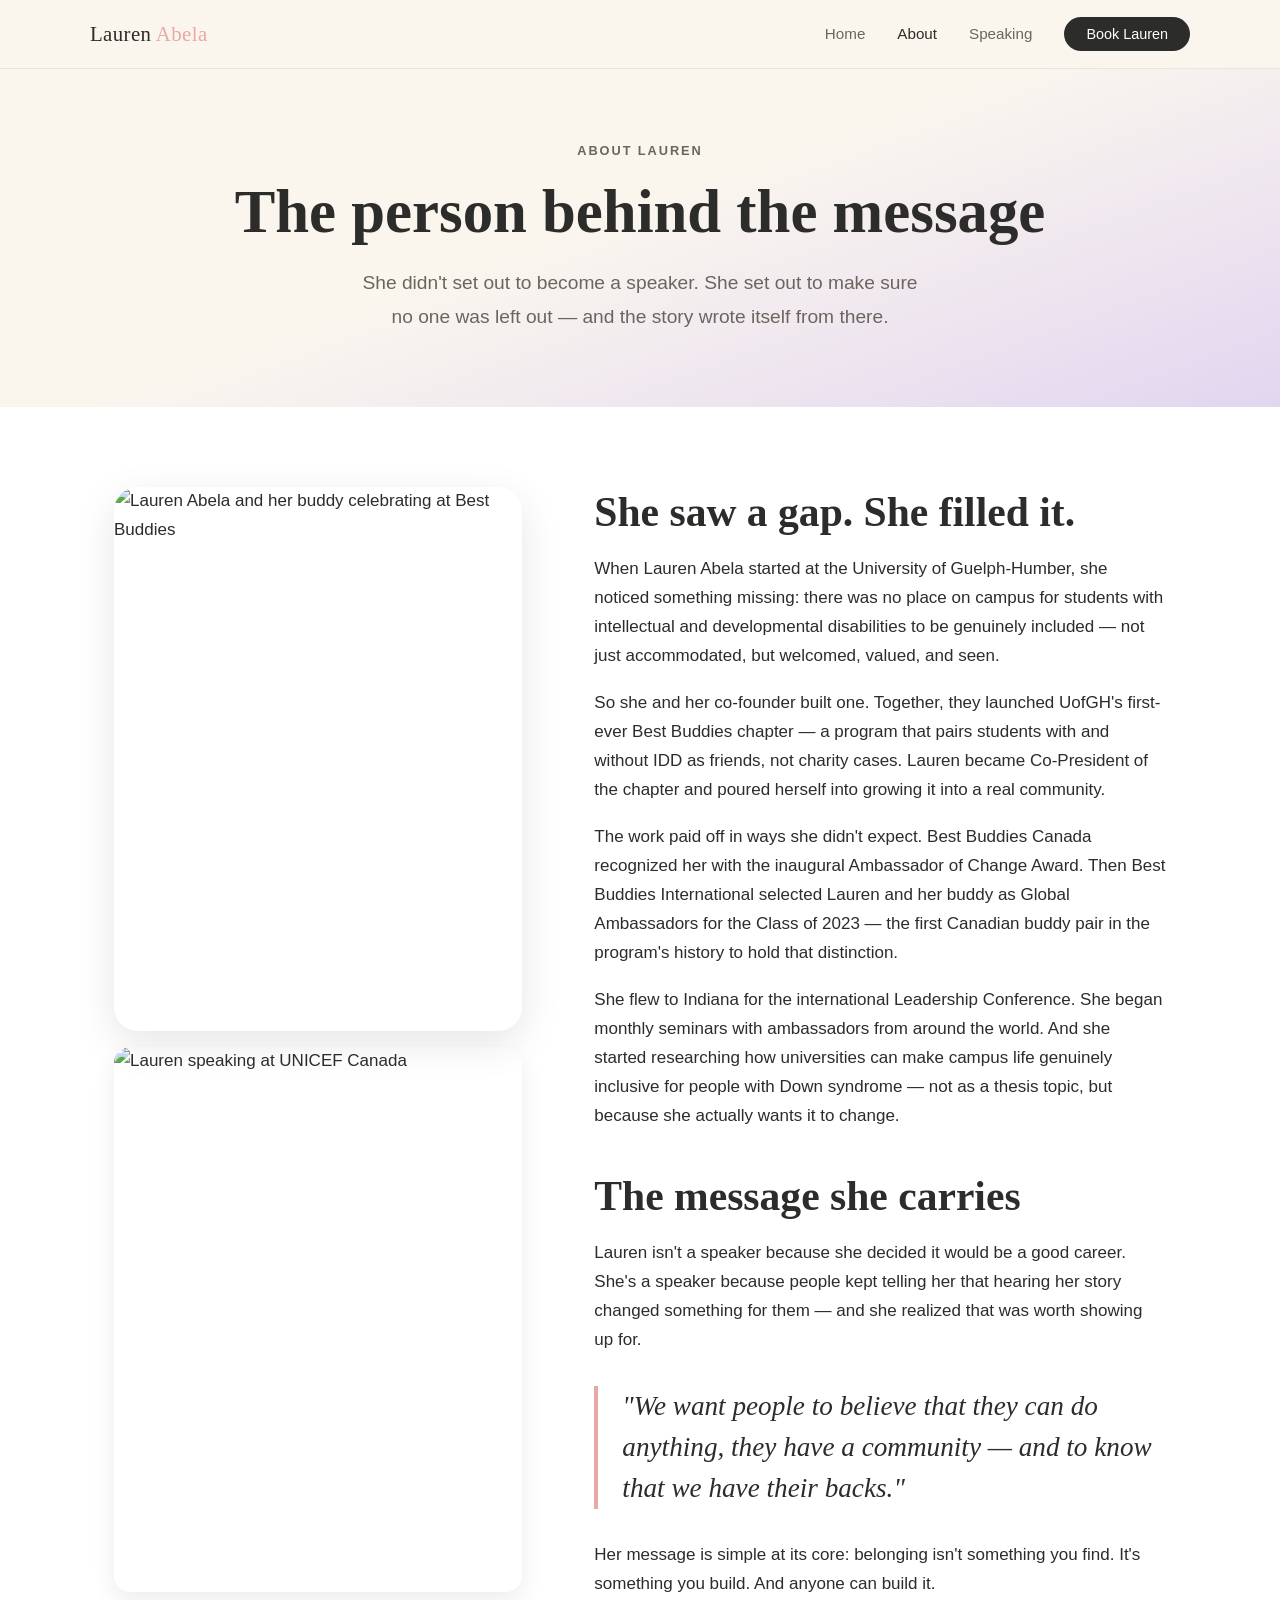
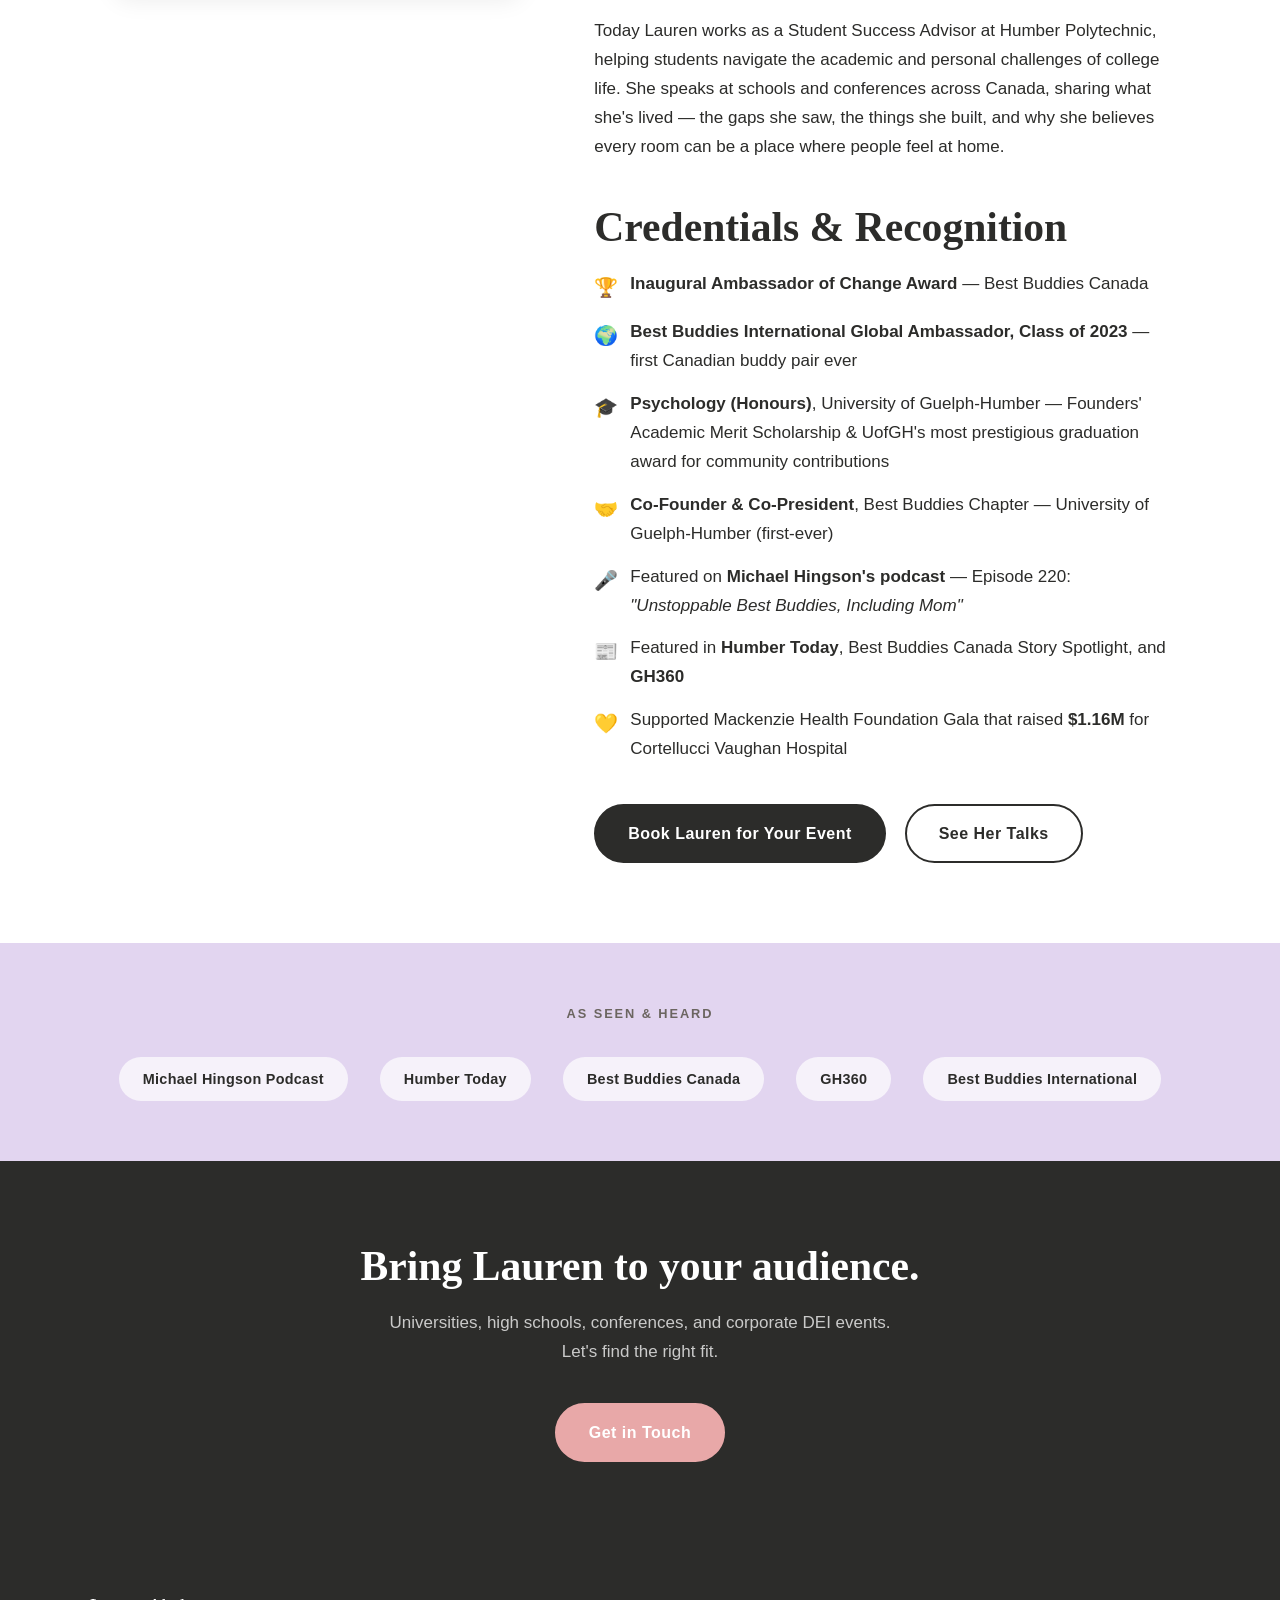
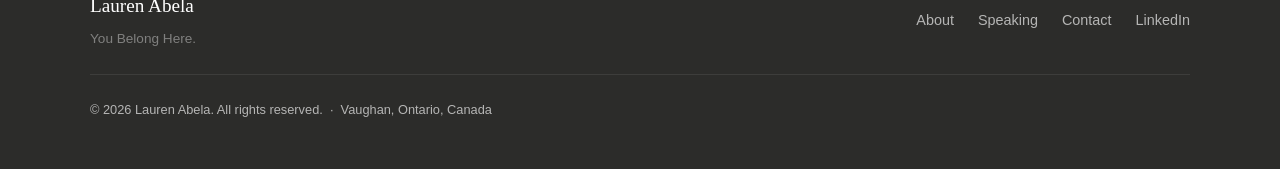
==== about.html @ 12f3892b "Launch: full site with photos" ====
<!DOCTYPE html>
<html lang="en">
<head>
  <meta charset="UTF-8" />
  <meta name="viewport" content="width=device-width, initial-scale=1.0" />
  <title>About Lauren Abela — Speaker &amp; Inclusion Advocate</title>
  <meta name="description" content="Learn about Lauren Abela — psychology graduate, Best Buddies International Global Ambassador, and speaker helping people discover the power of belonging." />
  <link rel="stylesheet" href="css/style.css" />
</head>
<body>

  <!-- Navigation -->
  <nav class="site-nav">
    <div class="nav-inner">
      <a href="index.html" class="nav-logo">Lauren <span>Abela</span></a>
      <button class="nav-toggle" onclick="document.querySelector('.nav-links').classList.toggle('open')" aria-label="Menu">
        <span></span><span></span><span></span>
      </button>
      <ul class="nav-links">
        <li><a href="index.html">Home</a></li>
        <li><a href="about.html" class="active">About</a></li>
        <li><a href="speaking.html">Speaking</a></li>
        <li class="nav-cta"><a href="contact.html">Book Lauren</a></li>
      </ul>
    </div>
  </nav>

  <!-- Page Hero -->
  <div class="page-hero">
    <p class="section-label">About Lauren</p>
    <h1>The person behind the message</h1>
    <p class="lead">She didn't set out to become a speaker. She set out to make sure no one was left out — and the story wrote itself from there.</p>
  </div>

  <!-- About Story -->
  <section class="about-story">
    <div class="container">
      <div class="about-inner">

        <!-- Photo -->
        <div class="about-photo-wrap">
          <img src="images/lauren-buddy-arms.jpg" alt="Lauren Abela and her buddy celebrating at Best Buddies" class="about-photo" />
          <div style="margin-top: 16px;">
            <img src="images/lauren-unicef-smile.jpg" alt="Lauren speaking at UNICEF Canada" class="about-photo" style="border-radius: 16px; box-shadow: 0 8px 24px rgba(0,0,0,0.08);" />
          </div>
        </div>

        <!-- Content -->
        <div class="about-content">
          <h2>She saw a gap. She filled it.</h2>
          <p>
            When Lauren Abela started at the University of Guelph-Humber, she noticed something missing: there was no place on campus for students with intellectual and developmental disabilities to be genuinely included — not just accommodated, but welcomed, valued, and seen.
          </p>
          <p>
            So she and her co-founder built one. Together, they launched UofGH's first-ever Best Buddies chapter — a program that pairs students with and without IDD as friends, not charity cases. Lauren became Co-President of the chapter and poured herself into growing it into a real community.
          </p>
          <p>
            The work paid off in ways she didn't expect. Best Buddies Canada recognized her with the inaugural Ambassador of Change Award. Then Best Buddies International selected Lauren and her buddy as Global Ambassadors for the Class of 2023 — the first Canadian buddy pair in the program's history to hold that distinction.
          </p>
          <p>
            She flew to Indiana for the international Leadership Conference. She began monthly seminars with ambassadors from around the world. And she started researching how universities can make campus life genuinely inclusive for people with Down syndrome — not as a thesis topic, but because she actually wants it to change.
          </p>

          <h2>The message she carries</h2>
          <p>
            Lauren isn't a speaker because she decided it would be a good career. She's a speaker because people kept telling her that hearing her story changed something for them — and she realized that was worth showing up for.
          </p>
          <blockquote class="story-quote">
            "We want people to believe that they can do anything, they have a community — and to know that we have their backs."
          </blockquote>
          <p>
            Her message is simple at its core: belonging isn't something you find. It's something you build. And anyone can build it.
          </p>
          <p>
            Today Lauren works as a Student Success Advisor at Humber Polytechnic, helping students navigate the academic and personal challenges of college life. She speaks at schools and conferences across Canada, sharing what she's lived — the gaps she saw, the things she built, and why she believes every room can be a place where people feel at home.
          </p>

          <h2>Credentials &amp; Recognition</h2>
          <ul class="awards-list">
            <li>
              <span class="award-icon">🏆</span>
              <span><strong>Inaugural Ambassador of Change Award</strong> — Best Buddies Canada</span>
            </li>
            <li>
              <span class="award-icon">🌍</span>
              <span><strong>Best Buddies International Global Ambassador, Class of 2023</strong> — first Canadian buddy pair ever</span>
            </li>
            <li>
              <span class="award-icon">🎓</span>
              <span><strong>Psychology (Honours)</strong>, University of Guelph-Humber — Founders' Academic Merit Scholarship &amp; UofGH's most prestigious graduation award for community contributions</span>
            </li>
            <li>
              <span class="award-icon">🤝</span>
              <span><strong>Co-Founder &amp; Co-President</strong>, Best Buddies Chapter — University of Guelph-Humber (first-ever)</span>
            </li>
            <li>
              <span class="award-icon">🎤</span>
              <span>Featured on <strong>Michael Hingson's podcast</strong> — Episode 220: <em>"Unstoppable Best Buddies, Including Mom"</em></span>
            </li>
            <li>
              <span class="award-icon">📰</span>
              <span>Featured in <strong>Humber Today</strong>, Best Buddies Canada Story Spotlight, and <strong>GH360</strong></span>
            </li>
            <li>
              <span class="award-icon">💛</span>
              <span>Supported Mackenzie Health Foundation Gala that raised <strong>$1.16M</strong> for Cortellucci Vaughan Hospital</span>
            </li>
          </ul>

          <div class="mt-40">
            <a href="contact.html" class="btn btn-primary">Book Lauren for Your Event</a>
            &nbsp;&nbsp;
            <a href="speaking.html" class="btn btn-outline">See Her Talks</a>
          </div>
        </div>

      </div>
    </div>
  </section>

  <!-- Social Proof Bar -->
  <div class="social-proof">
    <p class="proof-label">As seen &amp; heard</p>
    <div class="media-logos">
      <span class="media-badge">Michael Hingson Podcast</span>
      <span class="media-badge">Humber Today</span>
      <span class="media-badge">Best Buddies Canada</span>
      <span class="media-badge">GH360</span>
      <span class="media-badge">Best Buddies International</span>
    </div>
  </div>

  <!-- Booking CTA -->
  <section class="booking-cta">
    <div class="container text-center">
      <h2>Bring Lauren to your audience.</h2>
      <p>Universities, high schools, conferences, and corporate DEI events. Let's find the right fit.</p>
      <a href="contact.html" class="btn btn-blush">Get in Touch</a>
    </div>
  </section>

  <!-- Footer -->
  <footer class="site-footer">
    <div class="footer-inner">
      <div>
        <div class="footer-logo">Lauren Abela</div>
        <div class="footer-tagline">You Belong Here.</div>
      </div>
      <ul class="footer-links">
        <li><a href="about.html">About</a></li>
        <li><a href="speaking.html">Speaking</a></li>
        <li><a href="contact.html">Contact</a></li>
        <li><a href="https://www.linkedin.com/in/lauren-abela/" target="_blank" rel="noopener">LinkedIn</a></li>
      </ul>
    </div>
    <div class="footer-inner footer-copy">
      &copy; 2026 Lauren Abela. All rights reserved. &nbsp;·&nbsp; Vaughan, Ontario, Canada
    </div>
  </footer>

</body>
</html>
---- css/style.css ----
/* ============================================
   Lauren Abela — laurenabela.com
   Brand: Warm, pastel, inclusive, joyful
   Palette: Blush pink, soft lavender, warm cream, sage green
   ============================================ */

/* --- Reset & Base --- */
*, *::before, *::after {
  box-sizing: border-box;
  margin: 0;
  padding: 0;
}

:root {
  --cream:      #FAF6EE;
  --blush:      #F4CCCC;
  --blush-dark: #E8A8A8;
  --lavender:   #E2D5F0;
  --lavender-dark: #C4ADDF;
  --sage:       #C5D9C5;
  --sage-dark:  #99BB99;
  --charcoal:   #2C2C2A;
  --warm-grey:  #6B6560;
  --white:      #FFFFFF;

  --font-serif: Georgia, 'Times New Roman', serif;
  --font-sans:  'Helvetica Neue', Arial, sans-serif;

  --max-width: 1100px;
  --section-padding: 80px 24px;
}

html {
  scroll-behavior: smooth;
}

body {
  font-family: var(--font-sans);
  color: var(--charcoal);
  background-color: var(--cream);
  line-height: 1.7;
  font-size: 17px;
}

img {
  max-width: 100%;
  display: block;
}

a {
  color: inherit;
  text-decoration: none;
}

/* --- Typography --- */
h1, h2, h3, h4 {
  font-family: var(--font-serif);
  line-height: 1.25;
  color: var(--charcoal);
}

h1 { font-size: clamp(2.4rem, 5vw, 3.8rem); }
h2 { font-size: clamp(1.8rem, 3.5vw, 2.6rem); }
h3 { font-size: clamp(1.2rem, 2.5vw, 1.6rem); }

p { margin-bottom: 1.1em; }
p:last-child { margin-bottom: 0; }

.lead {
  font-size: 1.2rem;
  color: var(--warm-grey);
  line-height: 1.8;
}

/* --- Layout --- */
.container {
  max-width: var(--max-width);
  margin: 0 auto;
  padding: 0 24px;
}

section {
  padding: var(--section-padding);
}

.text-center { text-align: center; }
.section-label {
  font-family: var(--font-sans);
  font-size: 0.8rem;
  font-weight: 700;
  letter-spacing: 0.15em;
  text-transform: uppercase;
  color: var(--warm-grey);
  margin-bottom: 12px;
}

/* --- Buttons --- */
.btn {
  display: inline-block;
  padding: 14px 32px;
  border-radius: 50px;
  font-weight: 700;
  font-size: 1rem;
  letter-spacing: 0.03em;
  transition: all 0.25s ease;
  cursor: pointer;
  border: 2px solid transparent;
}

.btn-primary {
  background-color: var(--charcoal);
  color: var(--white);
  border-color: var(--charcoal);
}

.btn-primary:hover {
  background-color: var(--warm-grey);
  border-color: var(--warm-grey);
  transform: translateY(-2px);
}

.btn-outline {
  background-color: transparent;
  color: var(--charcoal);
  border-color: var(--charcoal);
}

.btn-outline:hover {
  background-color: var(--charcoal);
  color: var(--white);
  transform: translateY(-2px);
}

.btn-blush {
  background-color: var(--blush-dark);
  color: var(--white);
  border-color: var(--blush-dark);
}

.btn-blush:hover {
  background-color: #d08888;
  border-color: #d08888;
  transform: translateY(-2px);
}

/* --- Navigation --- */
.site-nav {
  position: fixed;
  top: 0;
  left: 0;
  right: 0;
  z-index: 100;
  background-color: rgba(250, 246, 238, 0.95);
  backdrop-filter: blur(8px);
  border-bottom: 1px solid rgba(0,0,0,0.07);
  padding: 0 24px;
}

.nav-inner {
  max-width: var(--max-width);
  margin: 0 auto;
  display: flex;
  align-items: center;
  justify-content: space-between;
  height: 68px;
}

.nav-logo {
  font-family: var(--font-serif);
  font-size: 1.3rem;
  font-weight: normal;
  color: var(--charcoal);
  letter-spacing: 0.02em;
}

.nav-logo span {
  color: var(--blush-dark);
}

.nav-links {
  display: flex;
  align-items: center;
  gap: 32px;
  list-style: none;
}

.nav-links a {
  font-size: 0.95rem;
  font-weight: 500;
  color: var(--warm-grey);
  transition: color 0.2s;
}

.nav-links a:hover,
.nav-links a.active {
  color: var(--charcoal);
}

.nav-links .nav-cta a {
  background-color: var(--charcoal);
  color: var(--white);
  padding: 9px 22px;
  border-radius: 50px;
  font-size: 0.9rem;
}

.nav-links .nav-cta a:hover {
  background-color: var(--warm-grey);
  color: var(--white);
}

/* Mobile nav */
.nav-toggle {
  display: none;
  flex-direction: column;
  gap: 5px;
  cursor: pointer;
  background: none;
  border: none;
  padding: 4px;
}

.nav-toggle span {
  display: block;
  width: 24px;
  height: 2px;
  background-color: var(--charcoal);
  transition: all 0.3s;
}

@media (max-width: 680px) {
  .nav-toggle { display: flex; }
  .nav-links {
    display: none;
    position: absolute;
    top: 68px;
    left: 0;
    right: 0;
    background-color: var(--cream);
    flex-direction: column;
    padding: 20px 24px 24px;
    gap: 20px;
    border-bottom: 1px solid rgba(0,0,0,0.07);
  }
  .nav-links.open { display: flex; }
}

/* --- Hero Section --- */
.hero {
  padding-top: 140px;
  padding-bottom: 80px;
  background: linear-gradient(160deg, var(--cream) 55%, var(--lavender) 100%);
  min-height: 90vh;
  display: flex;
  align-items: center;
}

.hero-inner {
  display: grid;
  grid-template-columns: 1fr 1fr;
  gap: 60px;
  align-items: center;
  max-width: var(--max-width);
  margin: 0 auto;
  padding: 0 24px;
}

.hero-text .section-label {
  margin-bottom: 16px;
}

.hero-tagline {
  font-family: var(--font-serif);
  font-size: clamp(3rem, 6vw, 5rem);
  line-height: 1.1;
  color: var(--charcoal);
  margin-bottom: 24px;
}

.hero-tagline em {
  font-style: italic;
  color: var(--blush-dark);
}

.hero-bio {
  font-size: 1.1rem;
  color: var(--warm-grey);
  line-height: 1.75;
  margin-bottom: 36px;
  max-width: 480px;
}

.hero-actions {
  display: flex;
  gap: 16px;
  flex-wrap: wrap;
  align-items: center;
}

.hero-photo-wrap {
  position: relative;
  display: flex;
  justify-content: center;
  align-items: center;
}

.hero-photo-bg {
  position: absolute;
  width: 85%;
  height: 85%;
  background-color: var(--blush);
  border-radius: 60% 40% 55% 45% / 50% 60% 40% 50%;
  z-index: 0;
}

.hero-photo {
  position: relative;
  z-index: 1;
  width: 85%;
  border-radius: 50% 50% 50% 50% / 45% 45% 55% 55%;
  object-fit: cover;
  aspect-ratio: 4/5;
  box-shadow: 0 20px 60px rgba(0,0,0,0.12);
}

.hero-motif {
  position: absolute;
  font-size: 2rem;
  z-index: 2;
  opacity: 0.7;
}

.hero-motif-1 { top: 5%; right: 5%; }
.hero-motif-2 { bottom: 10%; left: 2%; }

/* Placeholder when no photo */
.hero-photo-placeholder {
  position: relative;
  z-index: 1;
  width: 85%;
  aspect-ratio: 4/5;
  background: linear-gradient(135deg, var(--blush) 0%, var(--lavender) 100%);
  border-radius: 50% 50% 50% 50% / 45% 45% 55% 55%;
  display: flex;
  flex-direction: column;
  align-items: center;
  justify-content: center;
  box-shadow: 0 20px 60px rgba(0,0,0,0.08);
}

.hero-photo-placeholder .initial {
  font-family: var(--font-serif);
  font-size: 6rem;
  color: rgba(255,255,255,0.8);
  line-height: 1;
}

.hero-photo-placeholder .name-text {
  font-family: var(--font-serif);
  font-size: 1rem;
  color: rgba(255,255,255,0.7);
  margin-top: 8px;
  letter-spacing: 0.1em;
}

@media (max-width: 768px) {
  .hero-inner {
    grid-template-columns: 1fr;
    gap: 40px;
    text-align: center;
  }
  .hero-photo-wrap { order: -1; }
  .hero-bio { margin-left: auto; margin-right: auto; }
  .hero-actions { justify-content: center; }
}

/* --- Topics Section --- */
.topics {
  background-color: var(--white);
}

.topics-grid {
  display: grid;
  grid-template-columns: repeat(auto-fit, minmax(240px, 1fr));
  gap: 28px;
  margin-top: 48px;
}

.topic-card {
  background-color: var(--cream);
  border-radius: 20px;
  padding: 36px 28px;
  transition: transform 0.25s ease, box-shadow 0.25s ease;
}

.topic-card:hover {
  transform: translateY(-6px);
  box-shadow: 0 16px 40px rgba(0,0,0,0.08);
}

.topic-icon {
  font-size: 2.2rem;
  margin-bottom: 16px;
  display: block;
}

.topic-card h3 {
  font-size: 1.2rem;
  margin-bottom: 12px;
  color: var(--charcoal);
}

.topic-card p {
  font-size: 0.95rem;
  color: var(--warm-grey);
  line-height: 1.65;
  margin-bottom: 0;
}

/* --- Story Section --- */
.story {
  background: linear-gradient(160deg, var(--sage) 0%, var(--cream) 60%);
}

.story-inner {
  display: grid;
  grid-template-columns: 1fr 1fr;
  gap: 72px;
  align-items: center;
}

.story-quote {
  font-family: var(--font-serif);
  font-size: clamp(1.3rem, 2.5vw, 1.7rem);
  font-style: italic;
  color: var(--charcoal);
  line-height: 1.5;
  border-left: 4px solid var(--blush-dark);
  padding-left: 24px;
  margin: 32px 0;
}

.story-credentials {
  margin-top: 32px;
  display: flex;
  flex-direction: column;
  gap: 12px;
}

.credential-item {
  display: flex;
  align-items: flex-start;
  gap: 12px;
  font-size: 0.95rem;
}

.credential-dot {
  width: 8px;
  height: 8px;
  background-color: var(--blush-dark);
  border-radius: 50%;
  flex-shrink: 0;
  margin-top: 8px;
}

.story-stats {
  display: grid;
  grid-template-columns: 1fr 1fr;
  gap: 24px;
}

.stat-box {
  background-color: var(--white);
  border-radius: 20px;
  padding: 32px 24px;
  text-align: center;
  box-shadow: 0 4px 20px rgba(0,0,0,0.05);
}

.stat-number {
  font-family: var(--font-serif);
  font-size: 2.8rem;
  color: var(--charcoal);
  line-height: 1;
  margin-bottom: 8px;
}

.stat-label {
  font-size: 0.85rem;
  color: var(--warm-grey);
  line-height: 1.4;
}

@media (max-width: 768px) {
  .story-inner {
    grid-template-columns: 1fr;
    gap: 40px;
  }
  .story-stats {
    grid-template-columns: 1fr 1fr;
  }
}

/* --- Media/Social Proof --- */
.social-proof {
  background-color: var(--lavender);
  text-align: center;
  padding: 60px 24px;
}

.proof-label {
  font-size: 0.8rem;
  font-weight: 700;
  letter-spacing: 0.15em;
  text-transform: uppercase;
  color: var(--warm-grey);
  margin-bottom: 32px;
}

.media-logos {
  display: flex;
  flex-wrap: wrap;
  justify-content: center;
  align-items: center;
  gap: 16px 32px;
}

.media-badge {
  background-color: rgba(255,255,255,0.7);
  border-radius: 50px;
  padding: 10px 24px;
  font-size: 0.9rem;
  font-weight: 600;
  color: var(--charcoal);
  letter-spacing: 0.02em;
}

/* --- Testimonials --- */
.testimonials {
  background-color: var(--white);
}

.testimonials-grid {
  display: grid;
  grid-template-columns: repeat(auto-fit, minmax(280px, 1fr));
  gap: 28px;
  margin-top: 48px;
}

.testimonial-card {
  background-color: var(--cream);
  border-radius: 20px;
  padding: 32px;
}

.testimonial-text {
  font-family: var(--font-serif);
  font-style: italic;
  font-size: 1.05rem;
  line-height: 1.65;
  color: var(--charcoal);
  margin-bottom: 20px;
}

.testimonial-text::before { content: '\201C'; }
.testimonial-text::after  { content: '\201D'; }

.testimonial-author {
  font-size: 0.9rem;
  font-weight: 700;
  color: var(--warm-grey);
}

.testimonial-role {
  font-size: 0.85rem;
  color: var(--warm-grey);
  font-weight: 400;
}

/* --- Booking CTA Banner --- */
.booking-cta {
  background-color: var(--charcoal);
  color: var(--white);
  text-align: center;
  padding: 80px 24px;
}

.booking-cta h2 {
  color: var(--white);
  margin-bottom: 16px;
}

.booking-cta p {
  color: rgba(255,255,255,0.75);
  max-width: 520px;
  margin: 0 auto 36px;
}

.booking-cta .btn-blush {
  background-color: var(--blush-dark);
  border-color: var(--blush-dark);
  color: var(--white);
}

/* --- Page Hero (inner pages) --- */
.page-hero {
  padding: 140px 24px 72px;
  background: linear-gradient(160deg, var(--cream) 50%, var(--lavender) 100%);
  text-align: center;
}

.page-hero h1 {
  margin-bottom: 16px;
}

.page-hero .lead {
  max-width: 560px;
  margin: 0 auto;
}

/* --- About Page --- */
.about-story {
  background-color: var(--white);
}

.about-inner {
  display: grid;
  grid-template-columns: 1fr 1.4fr;
  gap: 72px;
  align-items: start;
}

.about-photo-wrap {
  position: sticky;
  top: 100px;
}

.about-photo {
  width: 100%;
  border-radius: 24px;
  object-fit: cover;
  aspect-ratio: 3/4;
  box-shadow: 0 12px 40px rgba(0,0,0,0.1);
}

.about-photo-placeholder {
  width: 100%;
  aspect-ratio: 3/4;
  background: linear-gradient(135deg, var(--blush) 0%, var(--lavender) 100%);
  border-radius: 24px;
  display: flex;
  flex-direction: column;
  align-items: center;
  justify-content: center;
  box-shadow: 0 12px 40px rgba(0,0,0,0.08);
}

.about-content h2 {
  margin-top: 40px;
  margin-bottom: 16px;
}

.about-content h2:first-child {
  margin-top: 0;
}

.awards-list {
  list-style: none;
  margin-top: 16px;
  display: flex;
  flex-direction: column;
  gap: 14px;
}

.awards-list li {
  display: flex;
  align-items: flex-start;
  gap: 12px;
}

.award-icon {
  font-size: 1.2rem;
  flex-shrink: 0;
  margin-top: 2px;
}

@media (max-width: 768px) {
  .about-inner {
    grid-template-columns: 1fr;
    gap: 40px;
  }
  .about-photo-wrap { position: static; }
}

/* --- Speaking Page --- */
.talks-grid {
  display: grid;
  grid-template-columns: repeat(auto-fit, minmax(300px, 1fr));
  gap: 28px;
  margin-top: 48px;
}

.talk-card {
  background-color: var(--white);
  border-radius: 20px;
  padding: 36px 32px;
  border-top: 4px solid var(--blush-dark);
  box-shadow: 0 4px 20px rgba(0,0,0,0.05);
  transition: transform 0.25s ease;
}

.talk-card:hover {
  transform: translateY(-4px);
}

.talk-card:nth-child(2) { border-top-color: var(--lavender-dark); }
.talk-card:nth-child(3) { border-top-color: var(--sage-dark); }
.talk-card:nth-child(4) { border-top-color: var(--blush-dark); }

.talk-icon {
  font-size: 2rem;
  margin-bottom: 16px;
}

.talk-card h3 {
  margin-bottom: 12px;
}

.talk-card p {
  font-size: 0.95rem;
  color: var(--warm-grey);
  margin-bottom: 0;
}

.audiences {
  background-color: var(--lavender);
}

.audience-chips {
  display: flex;
  flex-wrap: wrap;
  gap: 12px;
  margin-top: 32px;
  justify-content: center;
}

.chip {
  background-color: var(--white);
  border-radius: 50px;
  padding: 10px 22px;
  font-size: 0.95rem;
  color: var(--charcoal);
  font-weight: 500;
}

/* --- Contact / Form Page --- */
.contact-section {
  background-color: var(--white);
}

.contact-inner {
  display: grid;
  grid-template-columns: 1fr 1.5fr;
  gap: 72px;
  align-items: start;
}

.contact-info h2 {
  margin-bottom: 16px;
}

.contact-info p {
  color: var(--warm-grey);
  margin-bottom: 28px;
}

.contact-detail {
  display: flex;
  align-items: center;
  gap: 12px;
  margin-bottom: 16px;
  font-size: 0.95rem;
  color: var(--warm-grey);
}

.contact-detail a {
  color: var(--charcoal);
  font-weight: 600;
  text-decoration: underline;
  text-underline-offset: 3px;
}

/* Form */
.booking-form {
  display: flex;
  flex-direction: column;
  gap: 20px;
}

.form-row {
  display: grid;
  grid-template-columns: 1fr 1fr;
  gap: 16px;
}

.form-group {
  display: flex;
  flex-direction: column;
  gap: 6px;
}

.form-group label {
  font-size: 0.9rem;
  font-weight: 600;
  color: var(--charcoal);
}

.form-group input,
.form-group select,
.form-group textarea {
  padding: 12px 16px;
  border: 1.5px solid #ddd;
  border-radius: 10px;
  font-size: 1rem;
  font-family: var(--font-sans);
  color: var(--charcoal);
  background-color: var(--cream);
  transition: border-color 0.2s;
  outline: none;
}

.form-group input:focus,
.form-group select:focus,
.form-group textarea:focus {
  border-color: var(--blush-dark);
}

.form-group textarea {
  resize: vertical;
  min-height: 130px;
}

.form-note {
  font-size: 0.85rem;
  color: var(--warm-grey);
  text-align: center;
}

@media (max-width: 768px) {
  .contact-inner {
    grid-template-columns: 1fr;
    gap: 40px;
  }
  .form-row {
    grid-template-columns: 1fr;
  }
}

/* --- Footer --- */
.site-footer {
  background-color: var(--charcoal);
  color: rgba(255,255,255,0.65);
  padding: 48px 24px;
}

.footer-inner {
  max-width: var(--max-width);
  margin: 0 auto;
  display: flex;
  justify-content: space-between;
  align-items: center;
  flex-wrap: wrap;
  gap: 20px;
}

.footer-logo {
  font-family: var(--font-serif);
  font-size: 1.2rem;
  color: var(--white);
}

.footer-tagline {
  font-size: 0.85rem;
  margin-top: 4px;
  color: rgba(255,255,255,0.4);
}

.footer-links {
  display: flex;
  gap: 24px;
  list-style: none;
}

.footer-links a {
  font-size: 0.9rem;
  color: rgba(255,255,255,0.65);
  transition: color 0.2s;
}

.footer-links a:hover {
  color: var(--white);
}

.footer-copy {
  font-size: 0.8rem;
  width: 100%;
  text-align: center;
  margin-top: 24px;
  padding-top: 24px;
  border-top: 1px solid rgba(255,255,255,0.08);
}

/* --- Speaking Photo Strip --- */
.speaking-strip {
  background-color: var(--charcoal);
  padding: 60px 0 0;
}

.speaking-strip .container {
  padding-bottom: 0;
}

.speaking-strip h2 {
  color: var(--white);
}

.speaking-strip .section-label {
  color: rgba(255,255,255,0.5);
}

.strip-grid {
  display: grid;
  grid-template-columns: 1fr 1.2fr 1fr 1.2fr;
  gap: 4px;
  margin-top: 40px;
  align-items: end;
}

.strip-item {
  position: relative;
  overflow: hidden;
  height: 320px;
}

.strip-item.strip-tall {
  height: 400px;
}

.strip-item img {
  width: 100%;
  height: 100%;
  object-fit: cover;
  object-position: top center;
  display: block;
  transition: transform 0.5s ease;
}

.strip-item:hover img {
  transform: scale(1.04);
}

.strip-caption {
  position: absolute;
  bottom: 0;
  left: 0;
  right: 0;
  padding: 32px 16px 16px;
  background: linear-gradient(to top, rgba(0,0,0,0.65) 0%, transparent 100%);
  color: rgba(255,255,255,0.9);
  font-size: 0.8rem;
  font-weight: 600;
  letter-spacing: 0.05em;
  text-transform: uppercase;
}

@media (max-width: 768px) {
  .strip-grid {
    grid-template-columns: 1fr 1fr;
  }
  .strip-item, .strip-item.strip-tall { height: 220px; }
}

@media (max-width: 480px) {
  .strip-grid {
    grid-template-columns: 1fr;
  }
  .strip-item, .strip-item.strip-tall { height: 260px; }
}

/* --- Story Banner (full-width photo + text) --- */
.story-banner {
  display: grid;
  grid-template-columns: 1fr 1fr;
  min-height: 560px;
}

.story-banner-img {
  position: relative;
  overflow: hidden;
}

.story-banner-img img {
  width: 100%;
  height: 100%;
  object-fit: cover;
  object-position: center top;
  display: block;
}

.story-banner-text {
  background-color: var(--charcoal);
  color: var(--white);
  padding: 72px 56px;
  display: flex;
  flex-direction: column;
  justify-content: center;
}

.story-banner-text h2 {
  color: var(--white);
  font-size: clamp(1.8rem, 3vw, 2.6rem);
  margin: 12px 0 20px;
}

.story-banner-text p {
  color: rgba(255,255,255,0.7);
  font-size: 1rem;
  line-height: 1.75;
}

.story-banner-quote {
  font-family: var(--font-serif);
  font-style: italic;
  font-size: 1.1rem;
  color: var(--blush);
  border-left: 3px solid var(--blush-dark);
  padding-left: 20px;
  margin: 20px 0 24px;
  line-height: 1.6;
}

@media (max-width: 768px) {
  .story-banner {
    grid-template-columns: 1fr;
  }
  .story-banner-img {
    height: 300px;
  }
  .story-banner-text {
    padding: 40px 24px;
  }
}

/* --- Speaking Page Hero --- */
.speaking-page-hero {
  display: grid;
  grid-template-columns: 1fr 1fr;
  min-height: 540px;
  padding-top: 68px;
}

.speaking-page-hero-img {
  overflow: hidden;
}

.speaking-page-hero-img img {
  width: 100%;
  height: 100%;
  object-fit: cover;
  object-position: center top;
  display: block;
}

.speaking-page-hero-text {
  background: linear-gradient(135deg, var(--charcoal) 0%, #3d3d3a 100%);
  padding: 72px 56px;
  display: flex;
  flex-direction: column;
  justify-content: center;
}

@media (max-width: 768px) {
  .speaking-page-hero {
    grid-template-columns: 1fr;
  }
  .speaking-page-hero-img {
    height: 280px;
  }
  .speaking-page-hero-text {
    padding: 40px 24px;
  }
}

/* --- Utility --- */
.mt-12 { margin-top: 12px; }
.mt-24 { margin-top: 24px; }
.mt-40 { margin-top: 40px; }
.mb-8  { margin-bottom: 8px; }
.mb-24 { margin-bottom: 24px; }

/* --- Fade-in animation --- */
@keyframes fadeUp {
  from { opacity: 0; transform: translateY(24px); }
  to   { opacity: 1; transform: translateY(0); }
}

.fade-up {
  animation: fadeUp 0.7s ease both;
}

.delay-1 { animation-delay: 0.15s; }
.delay-2 { animation-delay: 0.3s; }
.delay-3 { animation-delay: 0.45s; }
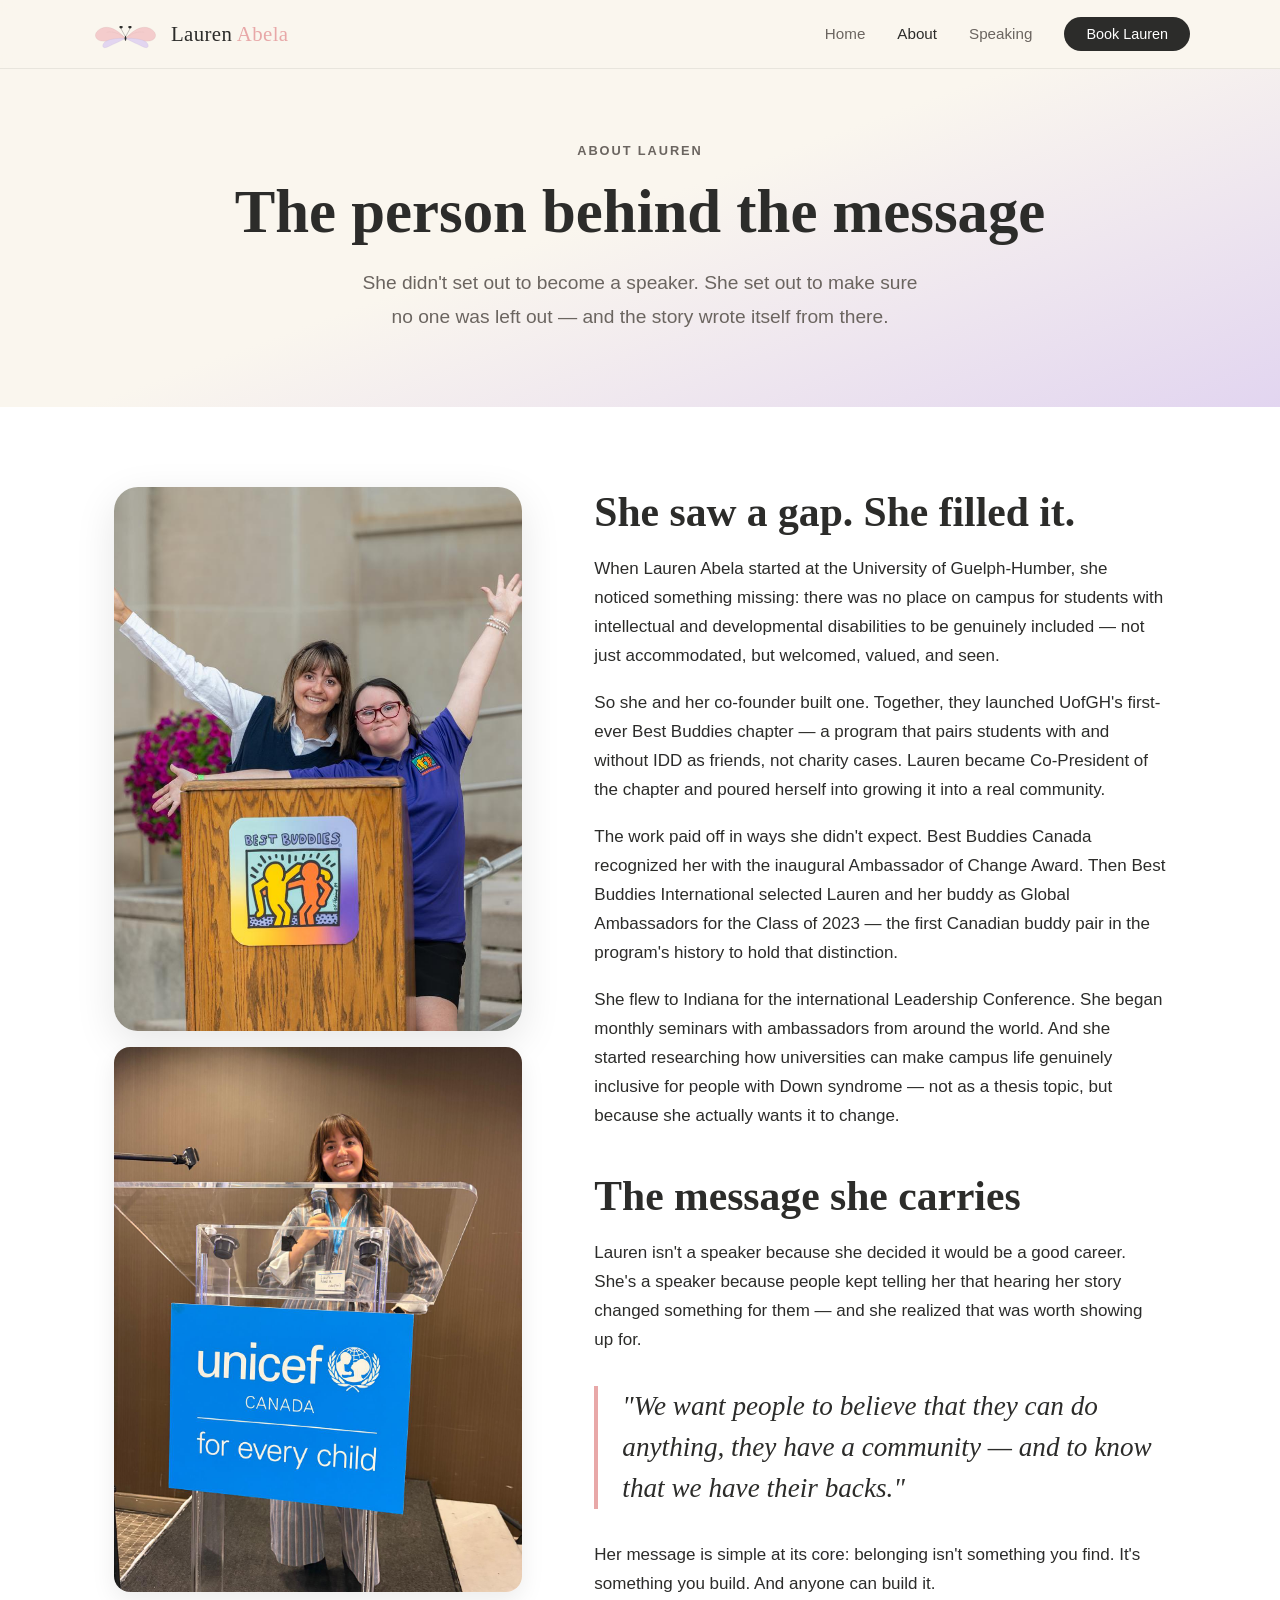
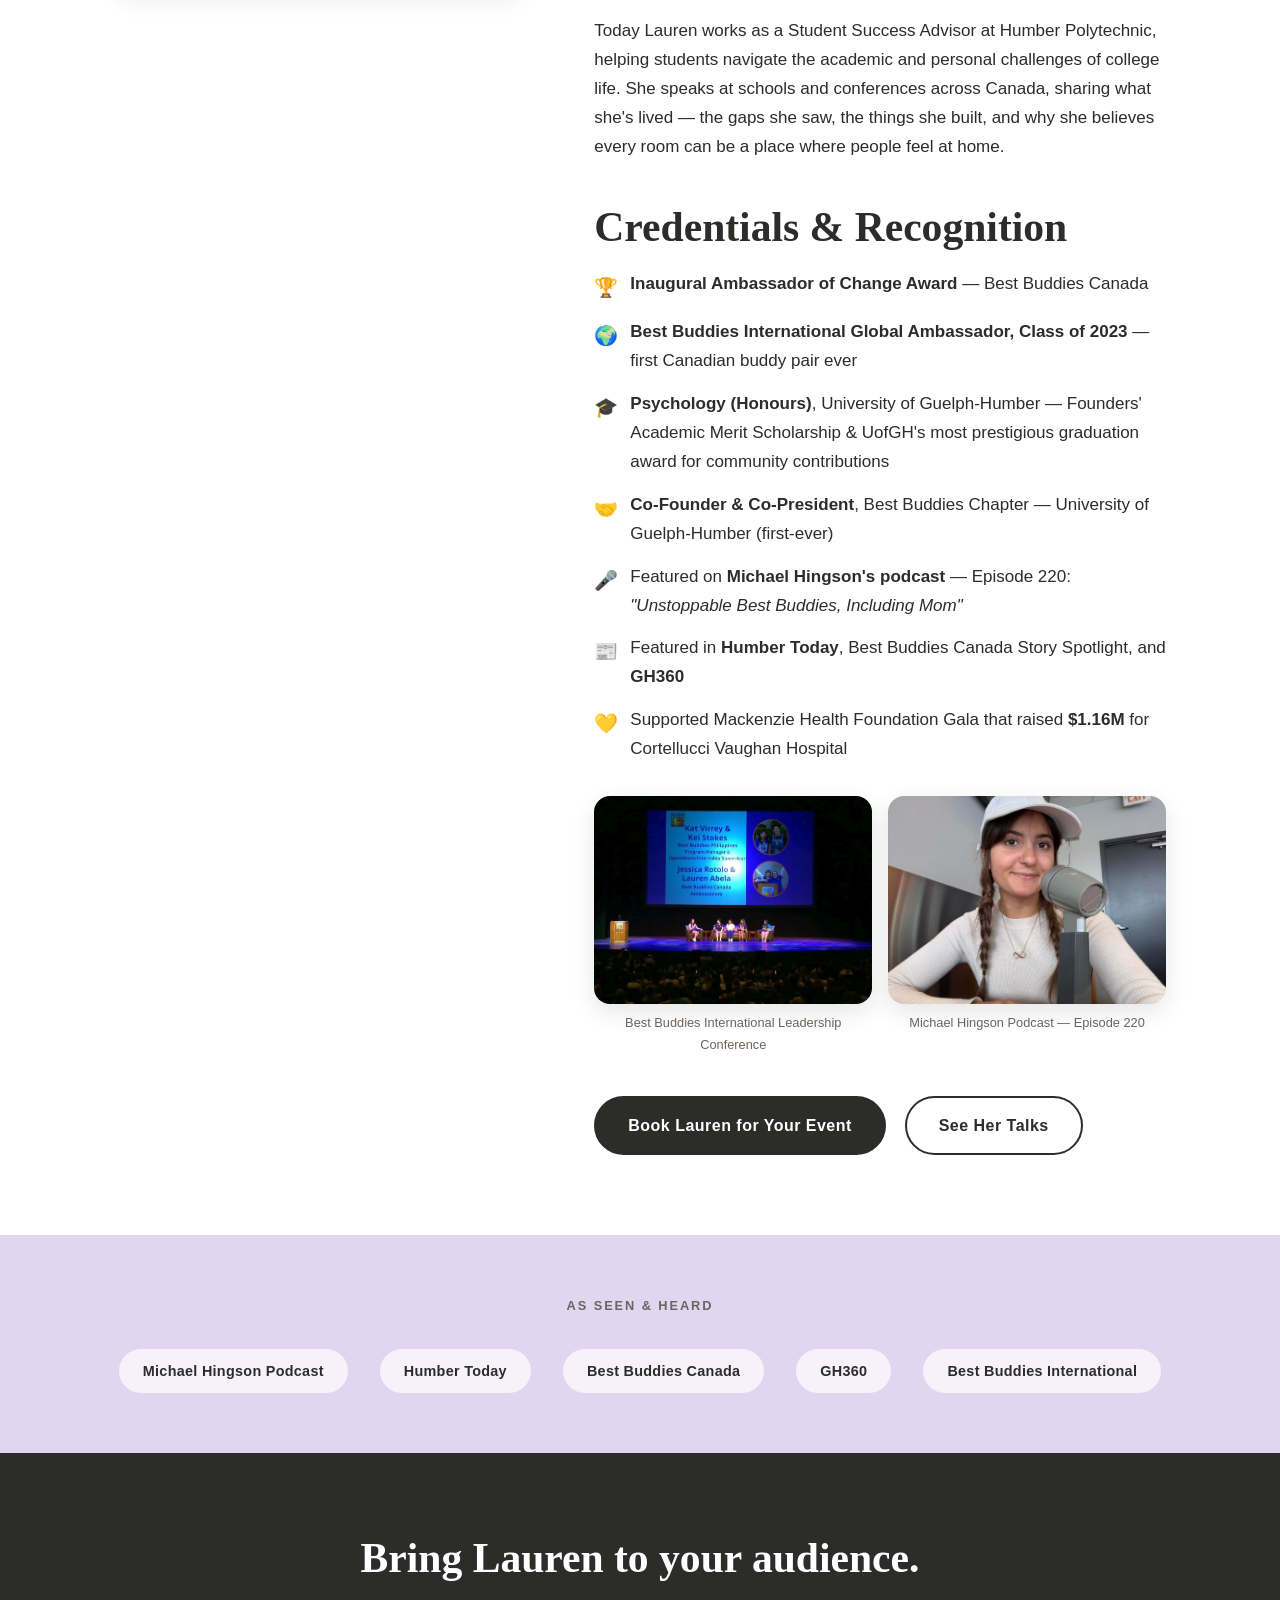
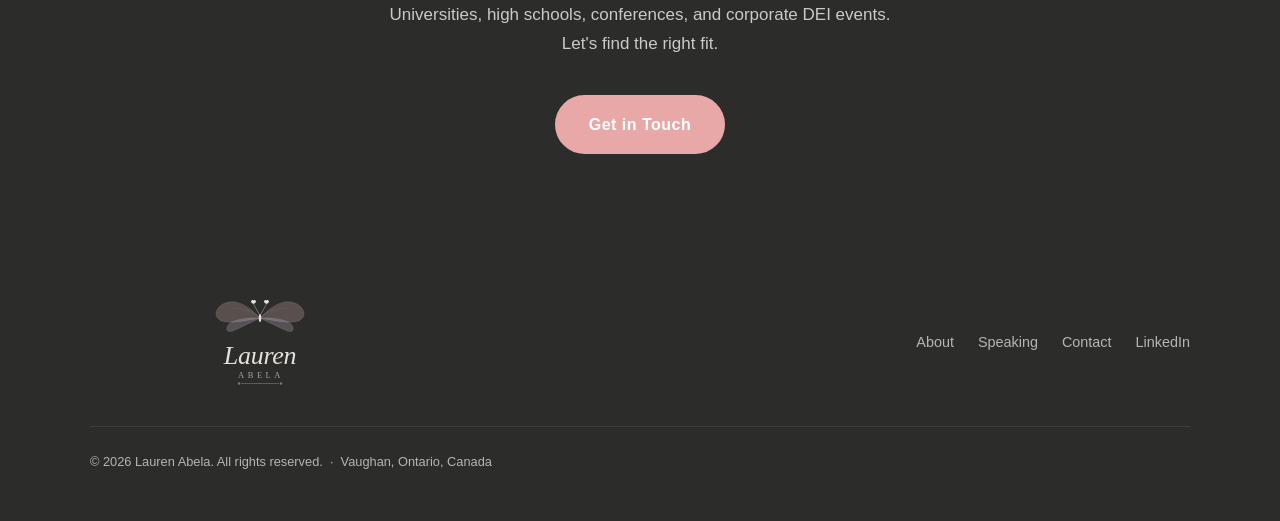
==== commit 408d6fa2: "Add butterfly logo to nav, SVG mark to footer, stage + podcast photos" ====
--- a/about.html
+++ b/about.html
@@ -12,7 +12,9 @@
   <!-- Navigation -->
   <nav class="site-nav">
     <div class="nav-inner">
-      <a href="index.html" class="nav-logo">Lauren <span>Abela</span></a>
+      <a href="index.html" class="nav-logo">
+        <img src="images/lauren-abela-butterfly.svg" alt="" class="nav-butterfly" />Lauren <span>Abela</span>
+      </a>
       <button class="nav-toggle" onclick="document.querySelector('.nav-links').classList.toggle('open')" aria-label="Menu">
         <span></span><span></span><span></span>
       </button>
@@ -107,6 +109,18 @@
             </li>
           </ul>
 
+          <!-- Stage + Podcast photos -->
+          <div style="display:grid; grid-template-columns:1fr 1fr; gap:16px; margin-top:32px;">
+            <div>
+              <img src="images/lauren-bestbuddies-stage.jpg" alt="Lauren Abela on stage at Best Buddies International Leadership Conference" style="width:100%; border-radius:16px; object-fit:cover; aspect-ratio:4/3; box-shadow:0 8px 24px rgba(0,0,0,0.1);" />
+              <p style="font-size:0.8rem; color:var(--warm-grey); margin-top:8px; text-align:center;">Best Buddies International Leadership Conference</p>
+            </div>
+            <div>
+              <img src="images/lauren-podcast.jpg" alt="Lauren Abela during podcast recording" style="width:100%; border-radius:16px; object-fit:cover; aspect-ratio:4/3; box-shadow:0 8px 24px rgba(0,0,0,0.1);" />
+              <p style="font-size:0.8rem; color:var(--warm-grey); margin-top:8px; text-align:center;">Michael Hingson Podcast — Episode 220</p>
+            </div>
+          </div>
+
           <div class="mt-40">
             <a href="contact.html" class="btn btn-primary">Book Lauren for Your Event</a>
             &nbsp;&nbsp;
@@ -143,8 +157,7 @@
   <footer class="site-footer">
     <div class="footer-inner">
       <div>
-        <div class="footer-logo">Lauren Abela</div>
-        <div class="footer-tagline">You Belong Here.</div>
+        <img src="images/lauren-abela-mark-light.svg" alt="Lauren Abela" class="footer-mark" />
       </div>
       <ul class="footer-links">
         <li><a href="about.html">About</a></li>
--- a/css/style.css
+++ b/css/style.css
@@ -175,6 +175,14 @@
 
 .nav-logo span {
   color: var(--blush-dark);
+}
+
+.nav-butterfly {
+  height: 30px;
+  width: auto;
+  vertical-align: middle;
+  margin-right: 10px;
+  display: inline-block;
 }
 
 .nav-links {
@@ -885,6 +893,13 @@
   color: rgba(255,255,255,0.4);
 }
 
+.footer-mark {
+  height: 120px;
+  width: auto;
+  display: block;
+  opacity: 0.9;
+}
+
 .footer-links {
   display: flex;
   gap: 24px;
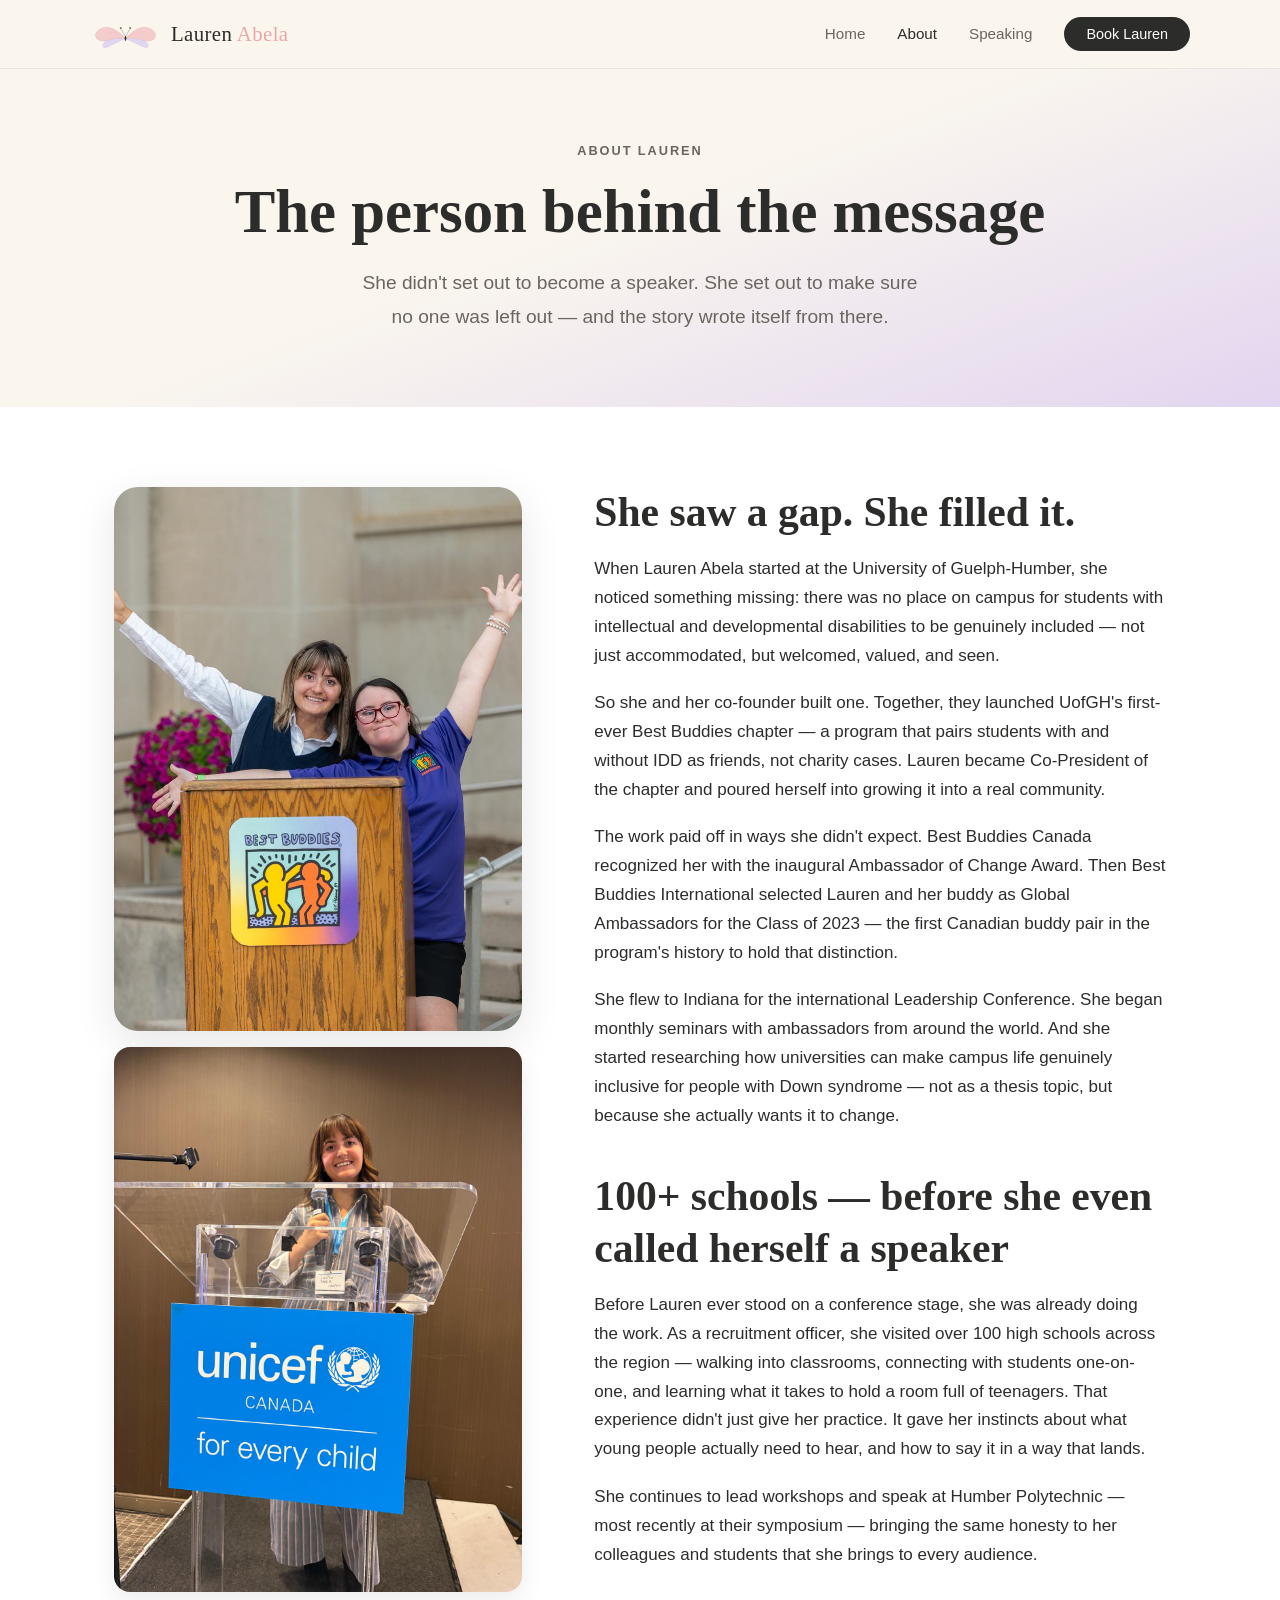
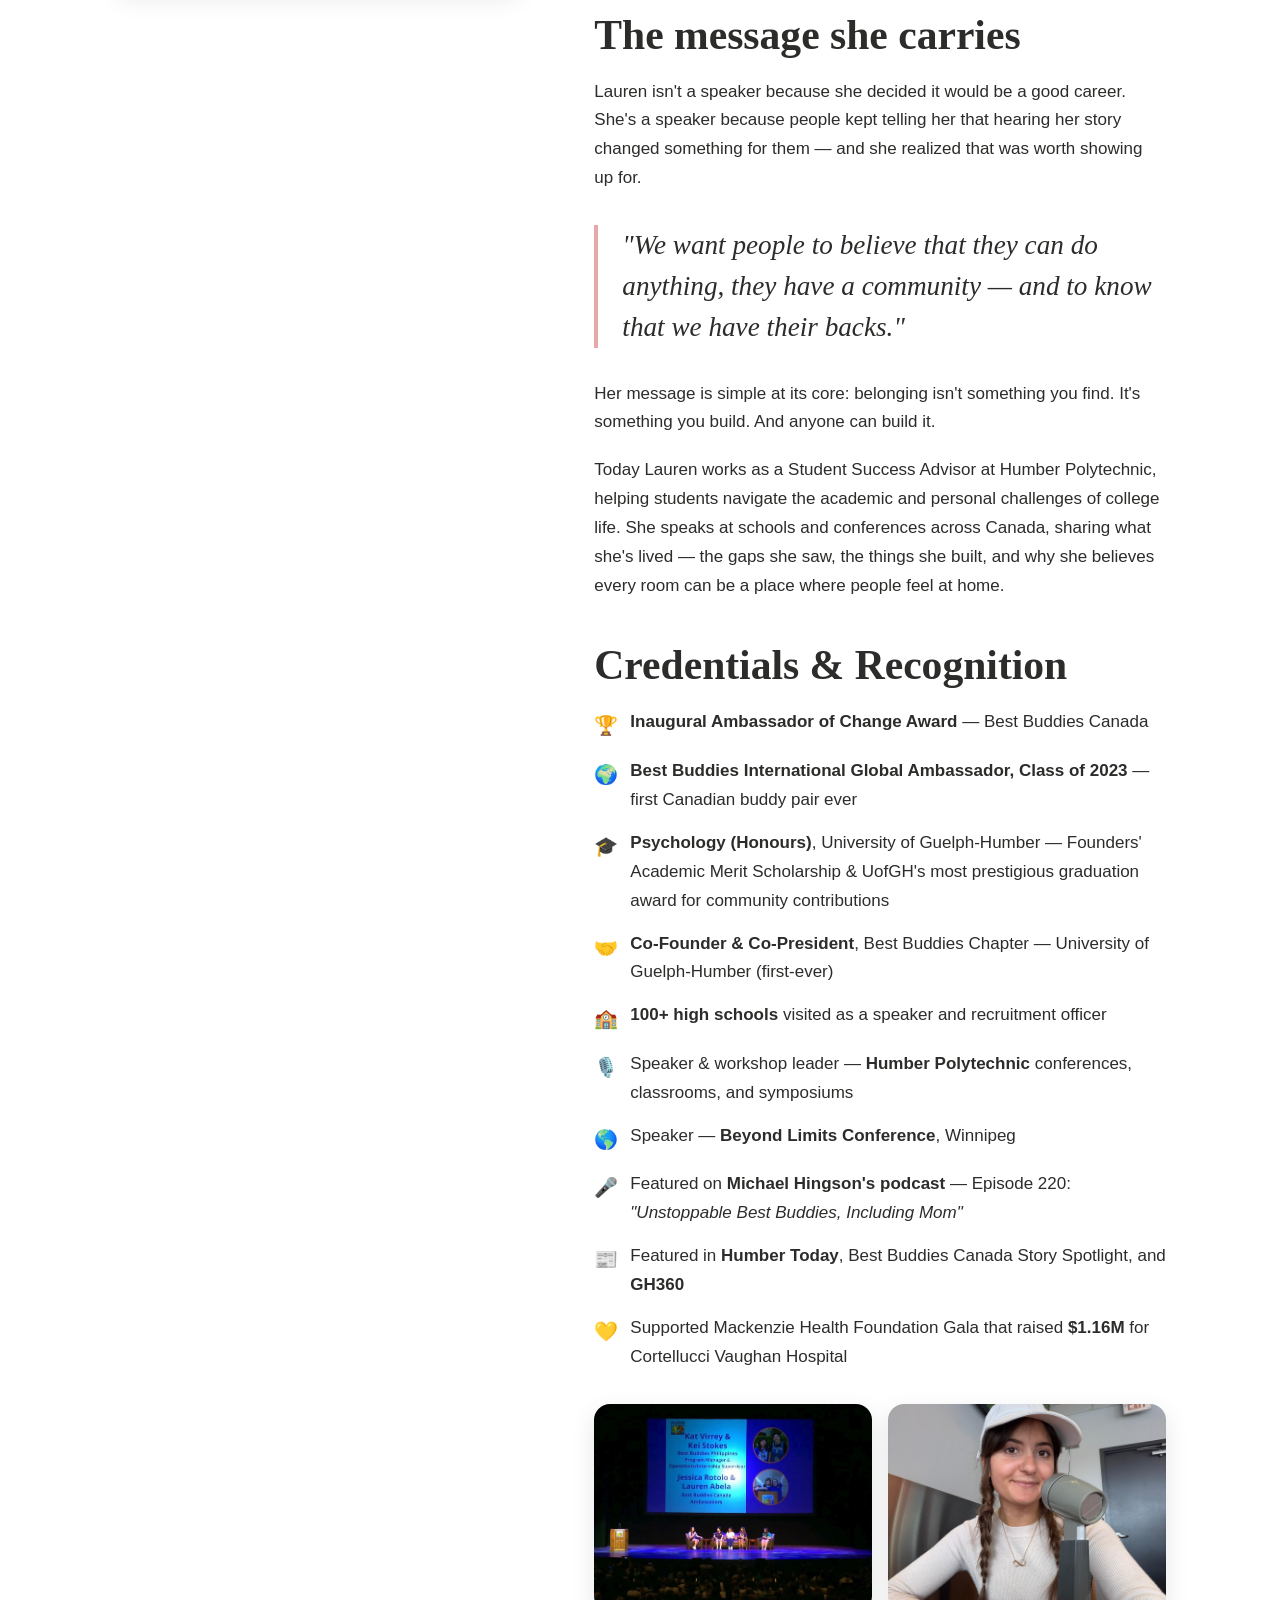
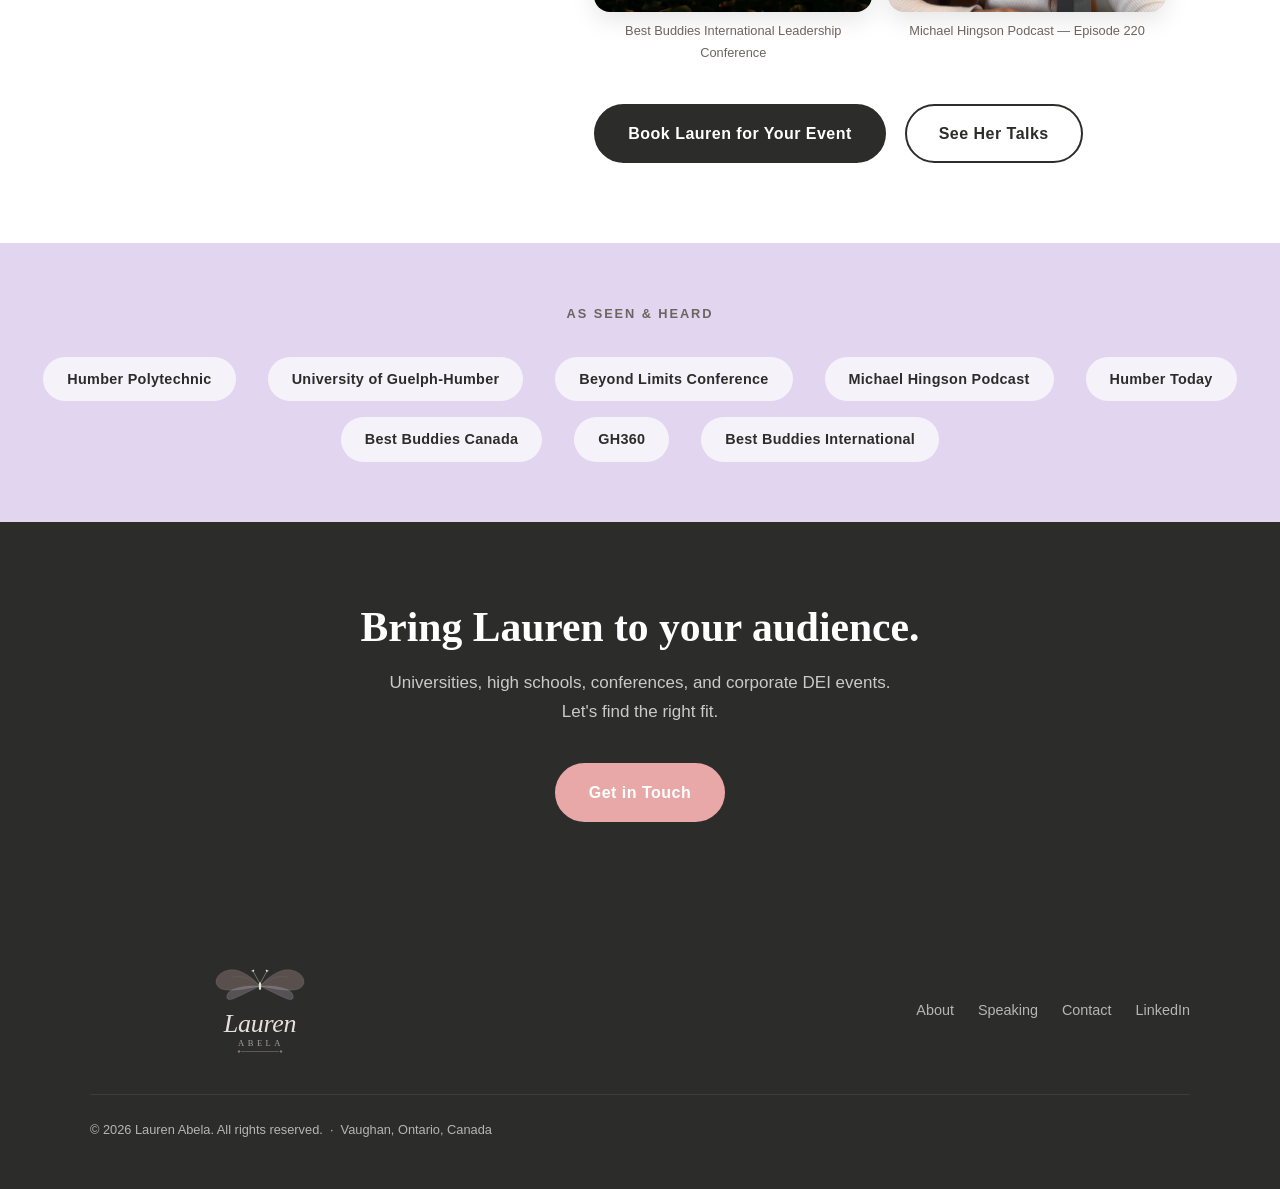
==== commit 67e65da4: "Add 100+ high schools stat, recruitment officer story, new speaking credentials" ====
--- a/about.html
+++ b/about.html
@@ -43,7 +43,7 @@
         <div class="about-photo-wrap">
           <img src="images/lauren-buddy-arms.jpg" alt="Lauren Abela and her buddy celebrating at Best Buddies" class="about-photo" />
           <div style="margin-top: 16px;">
-            <img src="images/lauren-unicef-smile.jpg" alt="Lauren speaking at UNICEF Canada" class="about-photo" style="border-radius: 16px; box-shadow: 0 8px 24px rgba(0,0,0,0.08);" />
+            <img src="images/lauren-unicef-smile.jpg" alt="Lauren Abela at community advocacy event" class="about-photo" style="border-radius: 16px; box-shadow: 0 8px 24px rgba(0,0,0,0.08);" />
           </div>
         </div>
 
@@ -61,6 +61,14 @@
           </p>
           <p>
             She flew to Indiana for the international Leadership Conference. She began monthly seminars with ambassadors from around the world. And she started researching how universities can make campus life genuinely inclusive for people with Down syndrome — not as a thesis topic, but because she actually wants it to change.
+          </p>
+
+          <h2>100+ schools — before she even called herself a speaker</h2>
+          <p>
+            Before Lauren ever stood on a conference stage, she was already doing the work. As a recruitment officer, she visited over 100 high schools across the region — walking into classrooms, connecting with students one-on-one, and learning what it takes to hold a room full of teenagers. That experience didn't just give her practice. It gave her instincts about what young people actually need to hear, and how to say it in a way that lands.
+          </p>
+          <p>
+            She continues to lead workshops and speak at Humber Polytechnic — most recently at their symposium — bringing the same honesty to her colleagues and students that she brings to every audience.
           </p>
 
           <h2>The message she carries</h2>
@@ -94,6 +102,18 @@
             <li>
               <span class="award-icon">🤝</span>
               <span><strong>Co-Founder &amp; Co-President</strong>, Best Buddies Chapter — University of Guelph-Humber (first-ever)</span>
+            </li>
+            <li>
+              <span class="award-icon">🏫</span>
+              <span><strong>100+ high schools</strong> visited as a speaker and recruitment officer</span>
+            </li>
+            <li>
+              <span class="award-icon">🎙️</span>
+              <span>Speaker &amp; workshop leader — <strong>Humber Polytechnic</strong> conferences, classrooms, and symposiums</span>
+            </li>
+            <li>
+              <span class="award-icon">🌎</span>
+              <span>Speaker — <strong>Beyond Limits Conference</strong>, Winnipeg</span>
             </li>
             <li>
               <span class="award-icon">🎤</span>
@@ -136,6 +156,9 @@
   <div class="social-proof">
     <p class="proof-label">As seen &amp; heard</p>
     <div class="media-logos">
+      <span class="media-badge">Humber Polytechnic</span>
+      <span class="media-badge">University of Guelph-Humber</span>
+      <span class="media-badge">Beyond Limits Conference</span>
       <span class="media-badge">Michael Hingson Podcast</span>
       <span class="media-badge">Humber Today</span>
       <span class="media-badge">Best Buddies Canada</span>
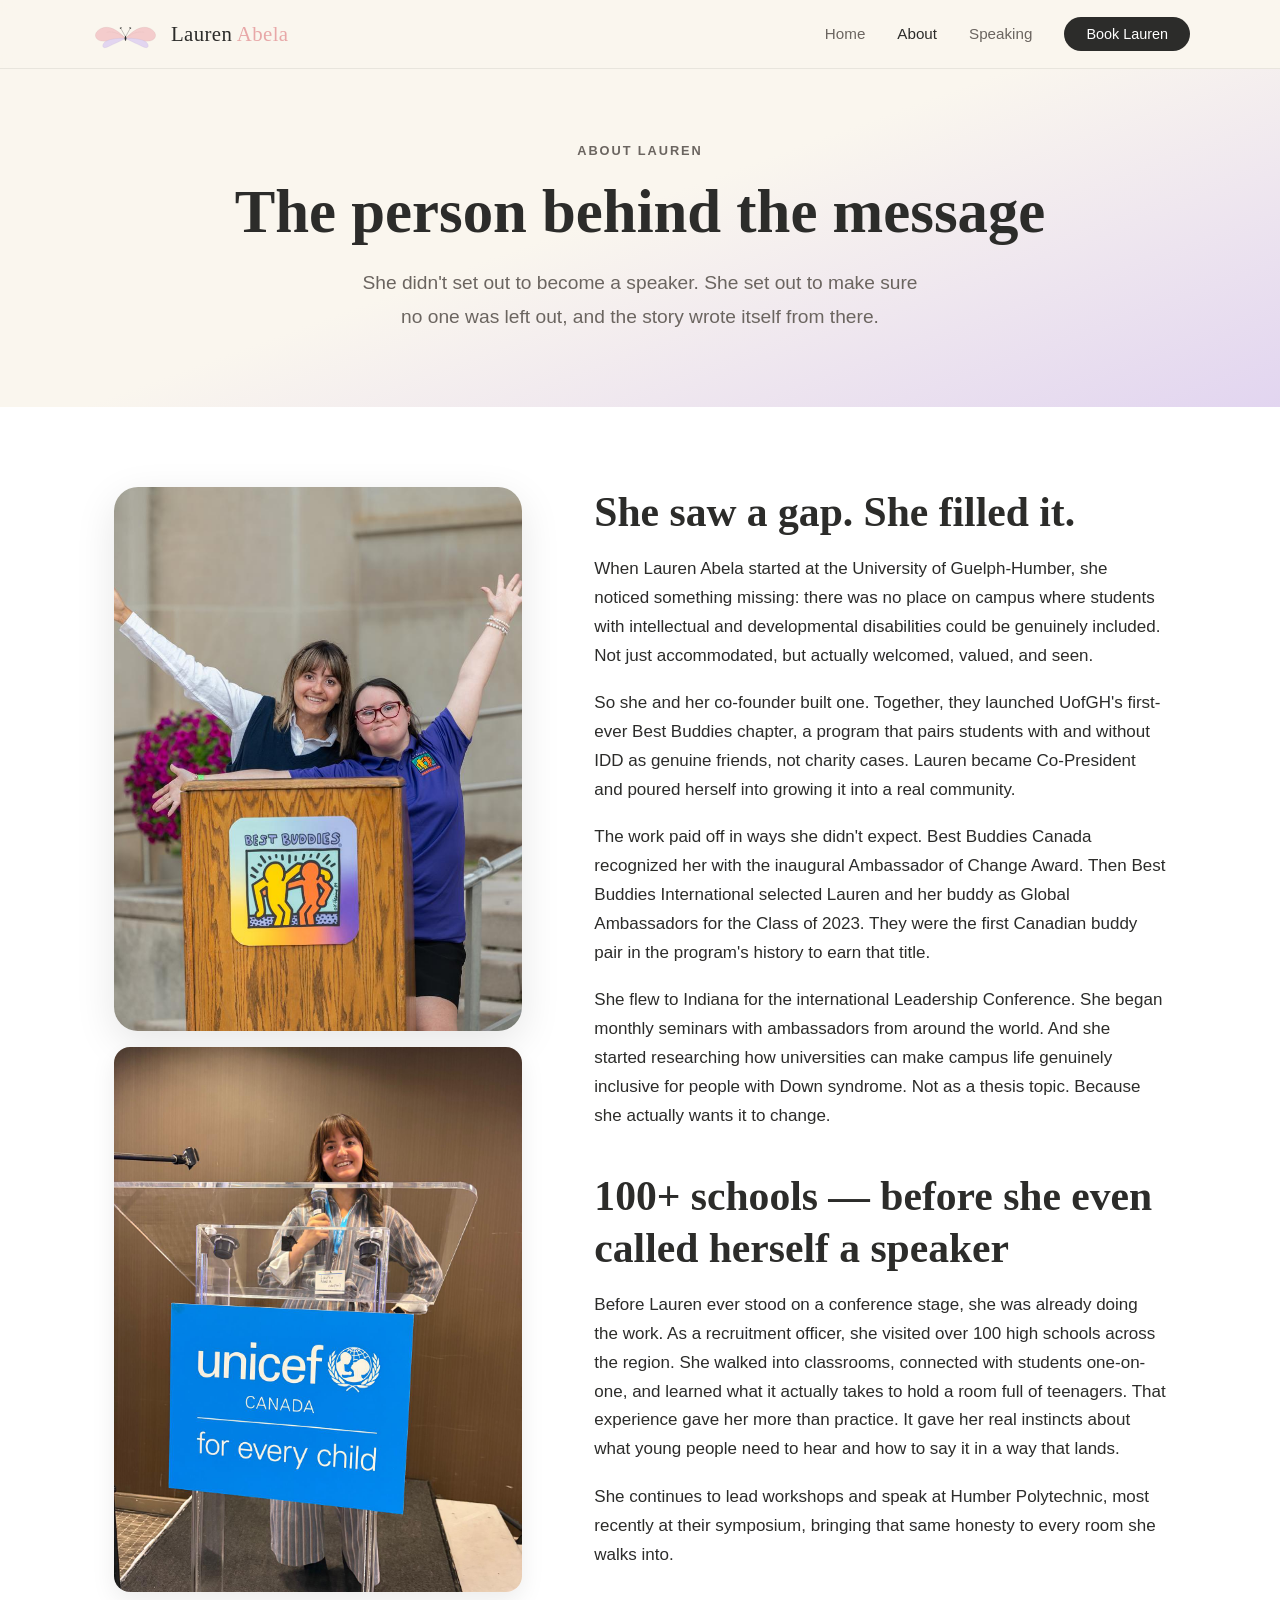
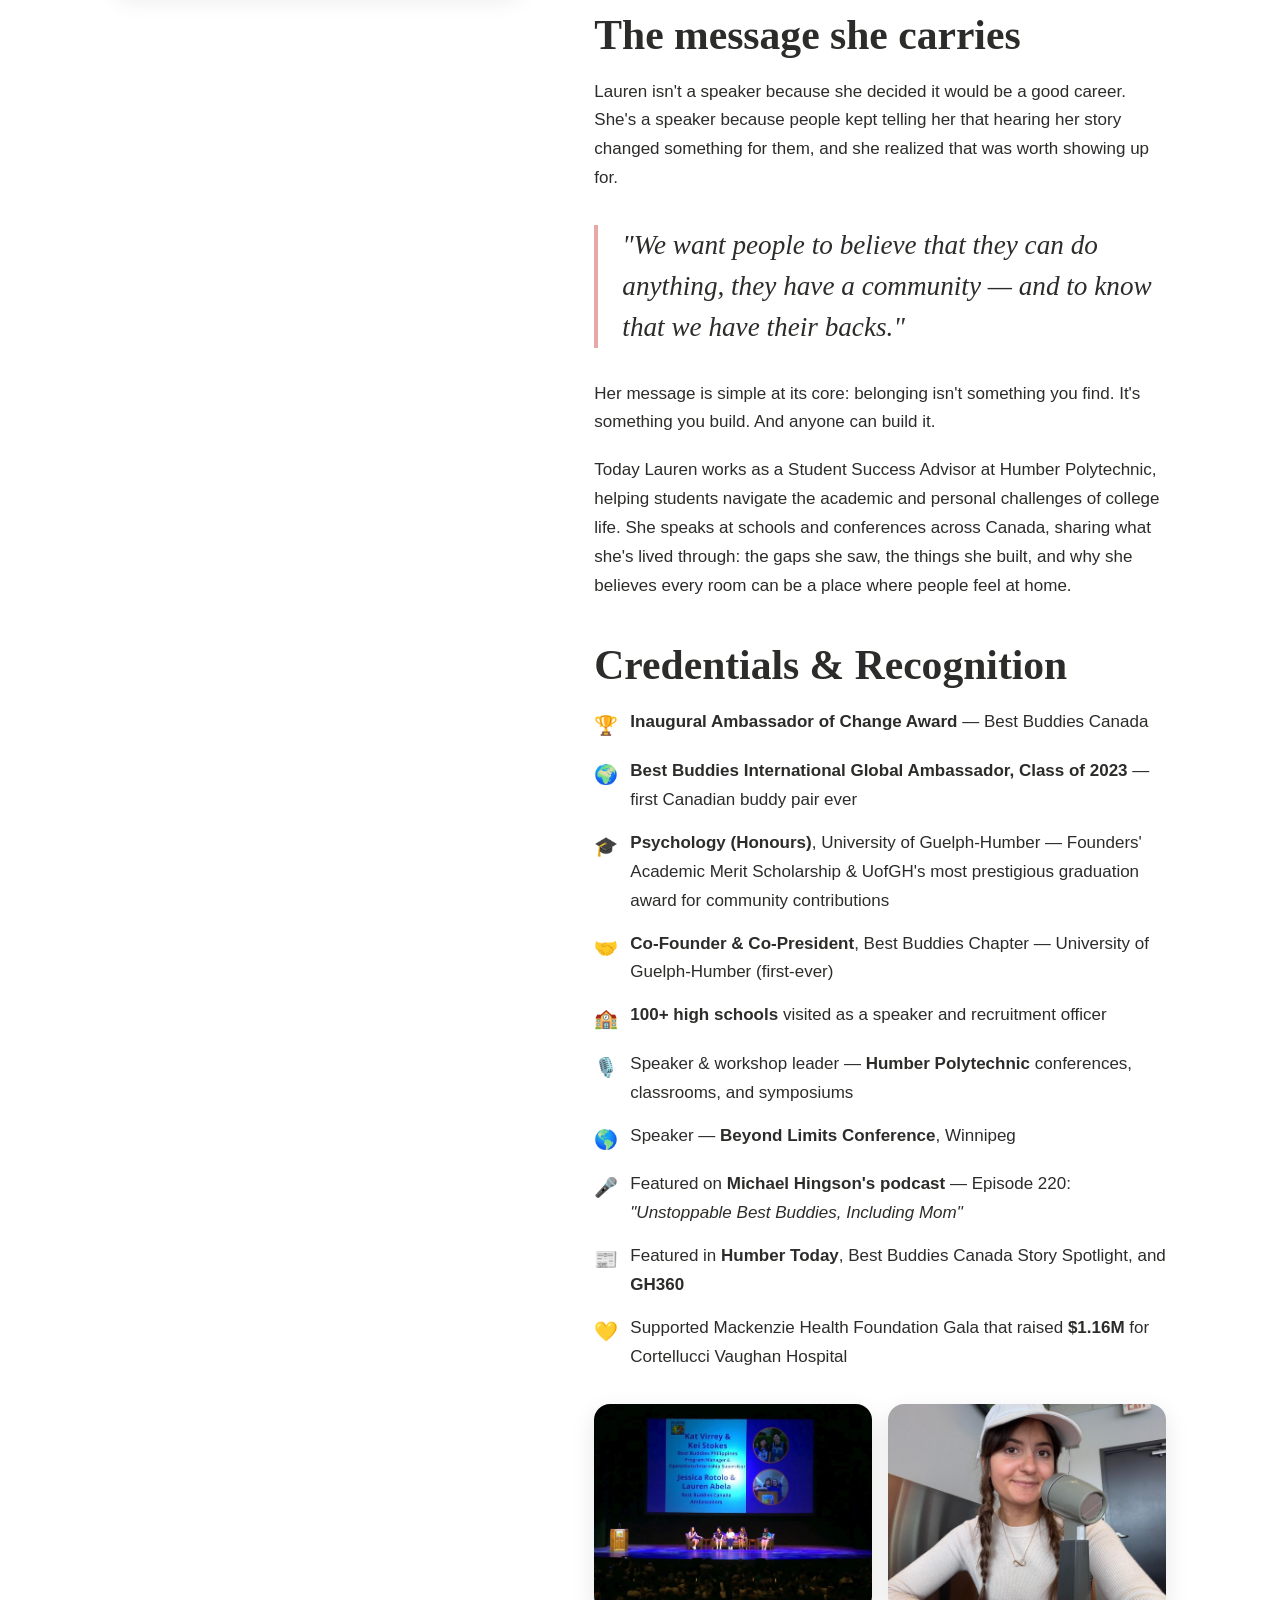
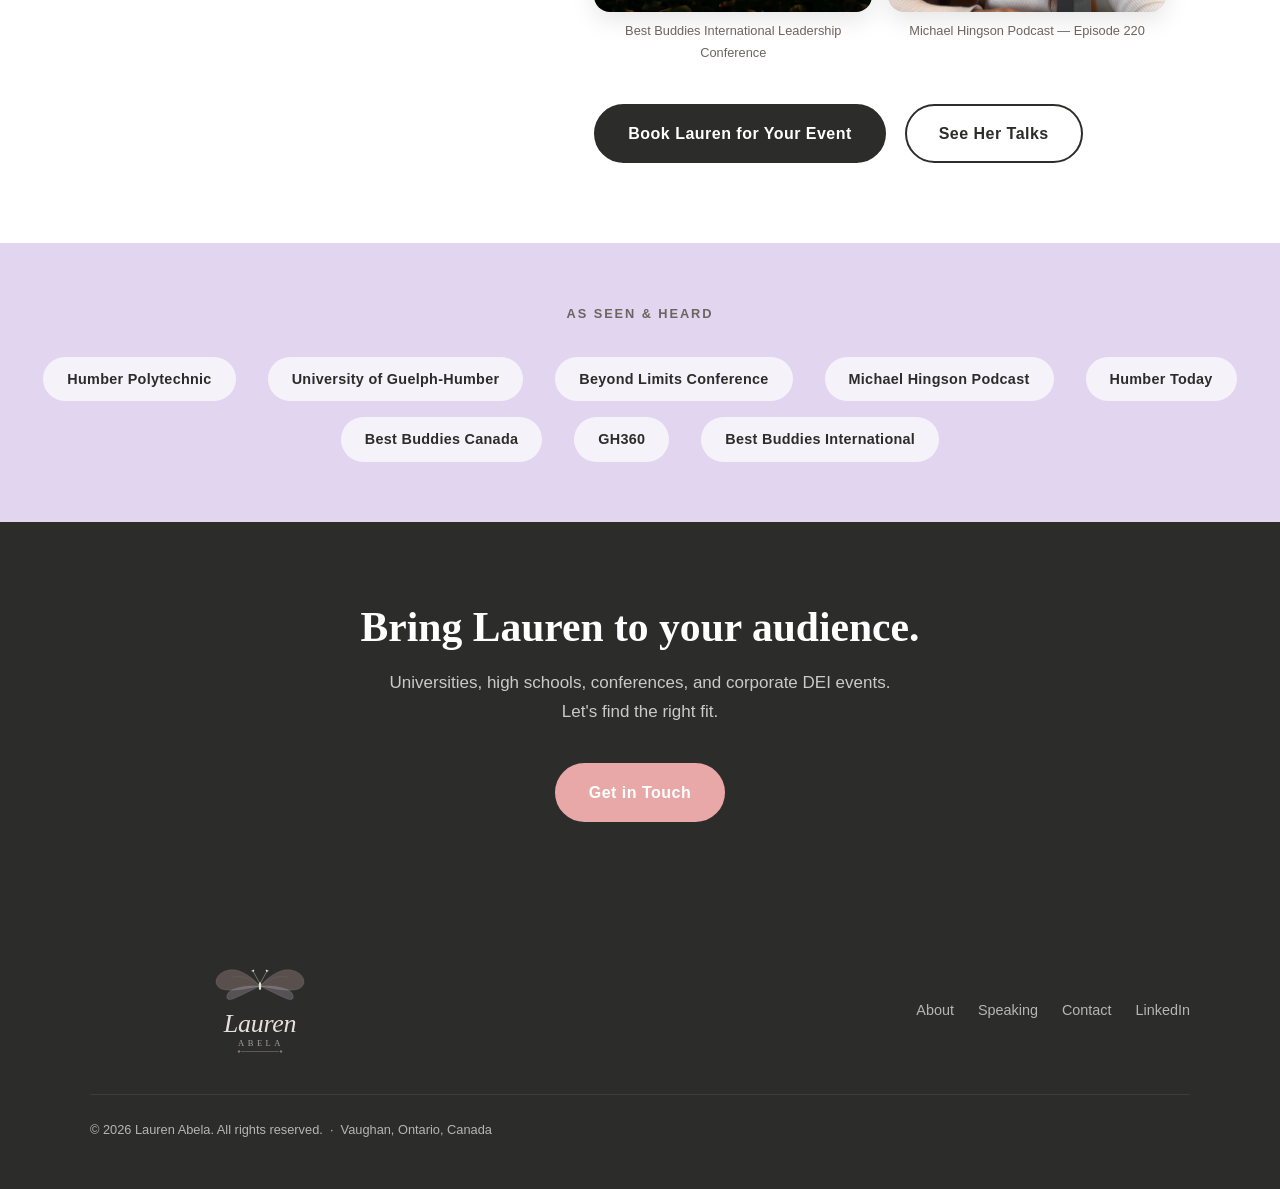
==== commit 05710321: "Copy edit pass: remove em dashes, fix AI-pattern sentences" ====
--- a/about.html
+++ b/about.html
@@ -31,7 +31,7 @@
   <div class="page-hero">
     <p class="section-label">About Lauren</p>
     <h1>The person behind the message</h1>
-    <p class="lead">She didn't set out to become a speaker. She set out to make sure no one was left out — and the story wrote itself from there.</p>
+    <p class="lead">She didn't set out to become a speaker. She set out to make sure no one was left out, and the story wrote itself from there.</p>
   </div>
 
   <!-- About Story -->
@@ -51,29 +51,29 @@
         <div class="about-content">
           <h2>She saw a gap. She filled it.</h2>
           <p>
-            When Lauren Abela started at the University of Guelph-Humber, she noticed something missing: there was no place on campus for students with intellectual and developmental disabilities to be genuinely included — not just accommodated, but welcomed, valued, and seen.
+            When Lauren Abela started at the University of Guelph-Humber, she noticed something missing: there was no place on campus where students with intellectual and developmental disabilities could be genuinely included. Not just accommodated, but actually welcomed, valued, and seen.
           </p>
           <p>
-            So she and her co-founder built one. Together, they launched UofGH's first-ever Best Buddies chapter — a program that pairs students with and without IDD as friends, not charity cases. Lauren became Co-President of the chapter and poured herself into growing it into a real community.
+            So she and her co-founder built one. Together, they launched UofGH's first-ever Best Buddies chapter, a program that pairs students with and without IDD as genuine friends, not charity cases. Lauren became Co-President and poured herself into growing it into a real community.
           </p>
           <p>
-            The work paid off in ways she didn't expect. Best Buddies Canada recognized her with the inaugural Ambassador of Change Award. Then Best Buddies International selected Lauren and her buddy as Global Ambassadors for the Class of 2023 — the first Canadian buddy pair in the program's history to hold that distinction.
+            The work paid off in ways she didn't expect. Best Buddies Canada recognized her with the inaugural Ambassador of Change Award. Then Best Buddies International selected Lauren and her buddy as Global Ambassadors for the Class of 2023. They were the first Canadian buddy pair in the program's history to earn that title.
           </p>
           <p>
-            She flew to Indiana for the international Leadership Conference. She began monthly seminars with ambassadors from around the world. And she started researching how universities can make campus life genuinely inclusive for people with Down syndrome — not as a thesis topic, but because she actually wants it to change.
+            She flew to Indiana for the international Leadership Conference. She began monthly seminars with ambassadors from around the world. And she started researching how universities can make campus life genuinely inclusive for people with Down syndrome. Not as a thesis topic. Because she actually wants it to change.
           </p>
 
           <h2>100+ schools — before she even called herself a speaker</h2>
           <p>
-            Before Lauren ever stood on a conference stage, she was already doing the work. As a recruitment officer, she visited over 100 high schools across the region — walking into classrooms, connecting with students one-on-one, and learning what it takes to hold a room full of teenagers. That experience didn't just give her practice. It gave her instincts about what young people actually need to hear, and how to say it in a way that lands.
+            Before Lauren ever stood on a conference stage, she was already doing the work. As a recruitment officer, she visited over 100 high schools across the region. She walked into classrooms, connected with students one-on-one, and learned what it actually takes to hold a room full of teenagers. That experience gave her more than practice. It gave her real instincts about what young people need to hear and how to say it in a way that lands.
           </p>
           <p>
-            She continues to lead workshops and speak at Humber Polytechnic — most recently at their symposium — bringing the same honesty to her colleagues and students that she brings to every audience.
+            She continues to lead workshops and speak at Humber Polytechnic, most recently at their symposium, bringing that same honesty to every room she walks into.
           </p>
 
           <h2>The message she carries</h2>
           <p>
-            Lauren isn't a speaker because she decided it would be a good career. She's a speaker because people kept telling her that hearing her story changed something for them — and she realized that was worth showing up for.
+            Lauren isn't a speaker because she decided it would be a good career. She's a speaker because people kept telling her that hearing her story changed something for them, and she realized that was worth showing up for.
           </p>
           <blockquote class="story-quote">
             "We want people to believe that they can do anything, they have a community — and to know that we have their backs."
@@ -82,7 +82,7 @@
             Her message is simple at its core: belonging isn't something you find. It's something you build. And anyone can build it.
           </p>
           <p>
-            Today Lauren works as a Student Success Advisor at Humber Polytechnic, helping students navigate the academic and personal challenges of college life. She speaks at schools and conferences across Canada, sharing what she's lived — the gaps she saw, the things she built, and why she believes every room can be a place where people feel at home.
+            Today Lauren works as a Student Success Advisor at Humber Polytechnic, helping students navigate the academic and personal challenges of college life. She speaks at schools and conferences across Canada, sharing what she's lived through: the gaps she saw, the things she built, and why she believes every room can be a place where people feel at home.
           </p>
 
           <h2>Credentials &amp; Recognition</h2>
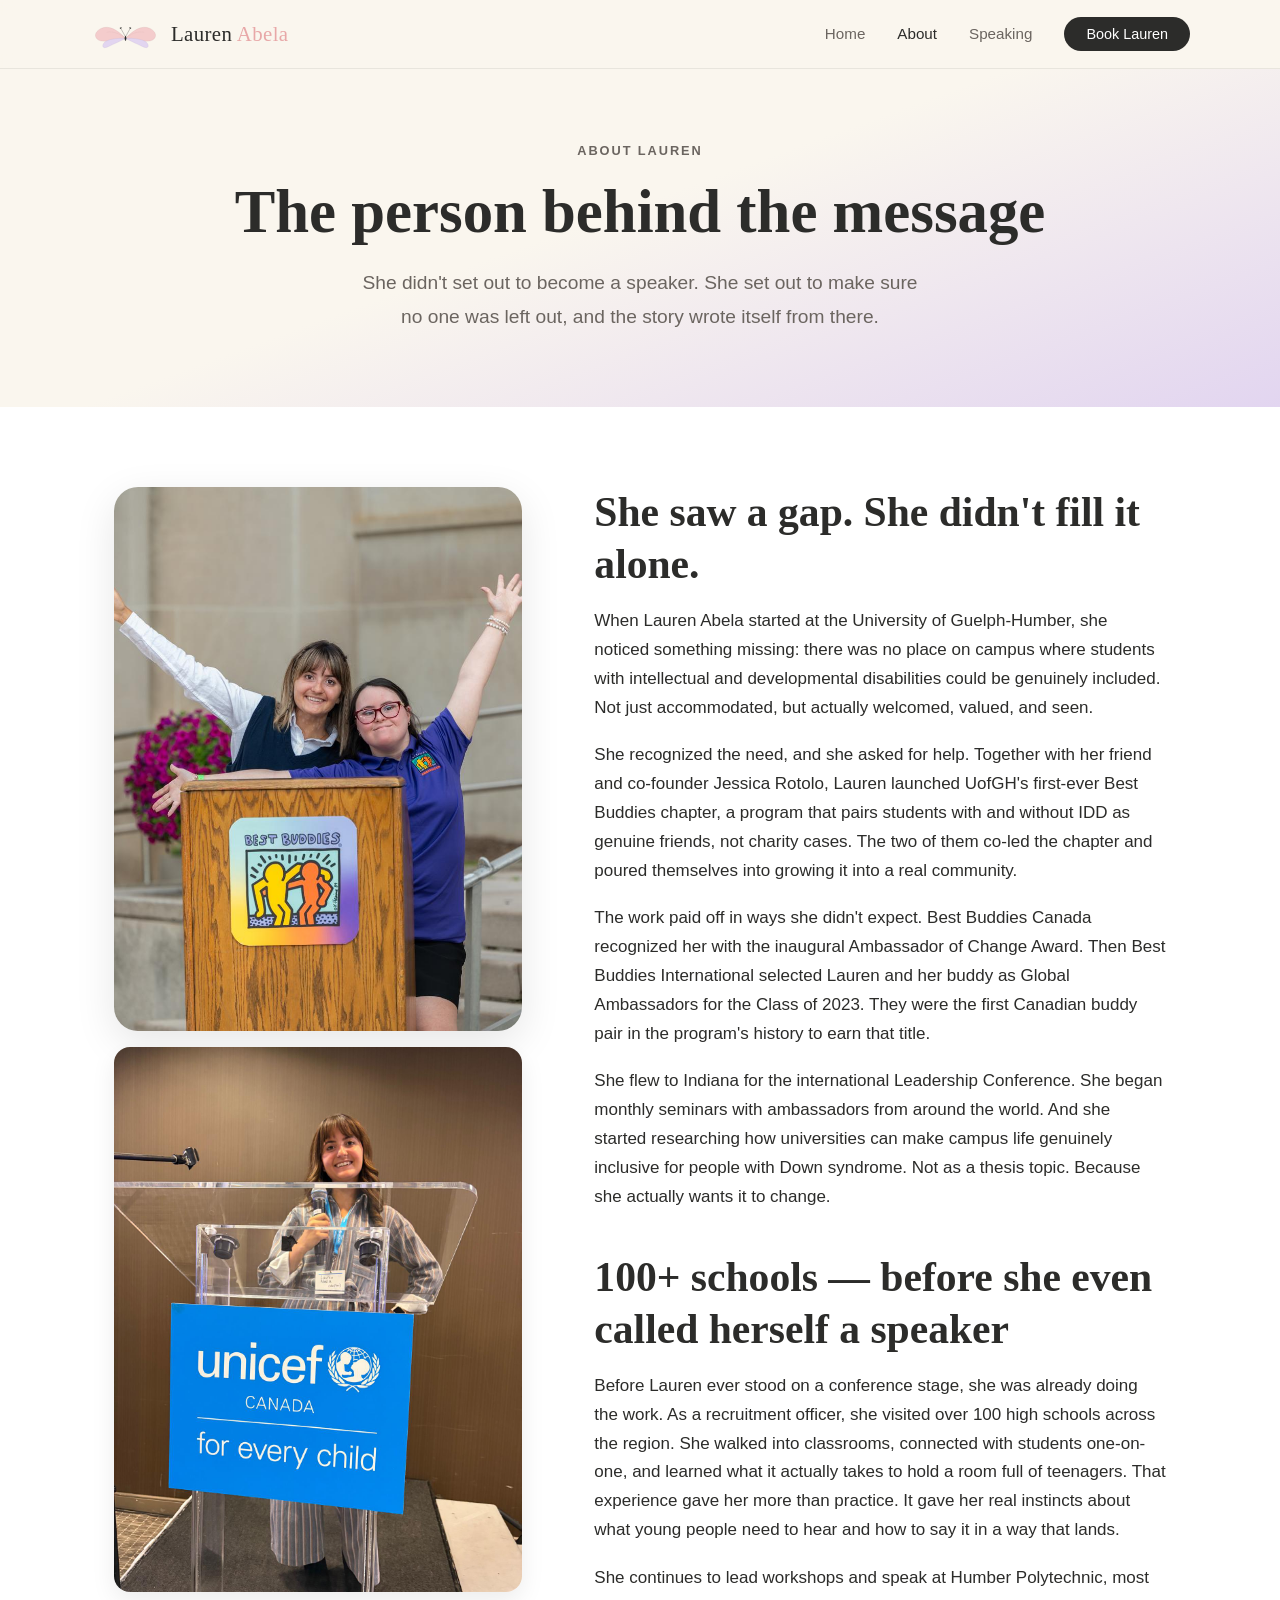
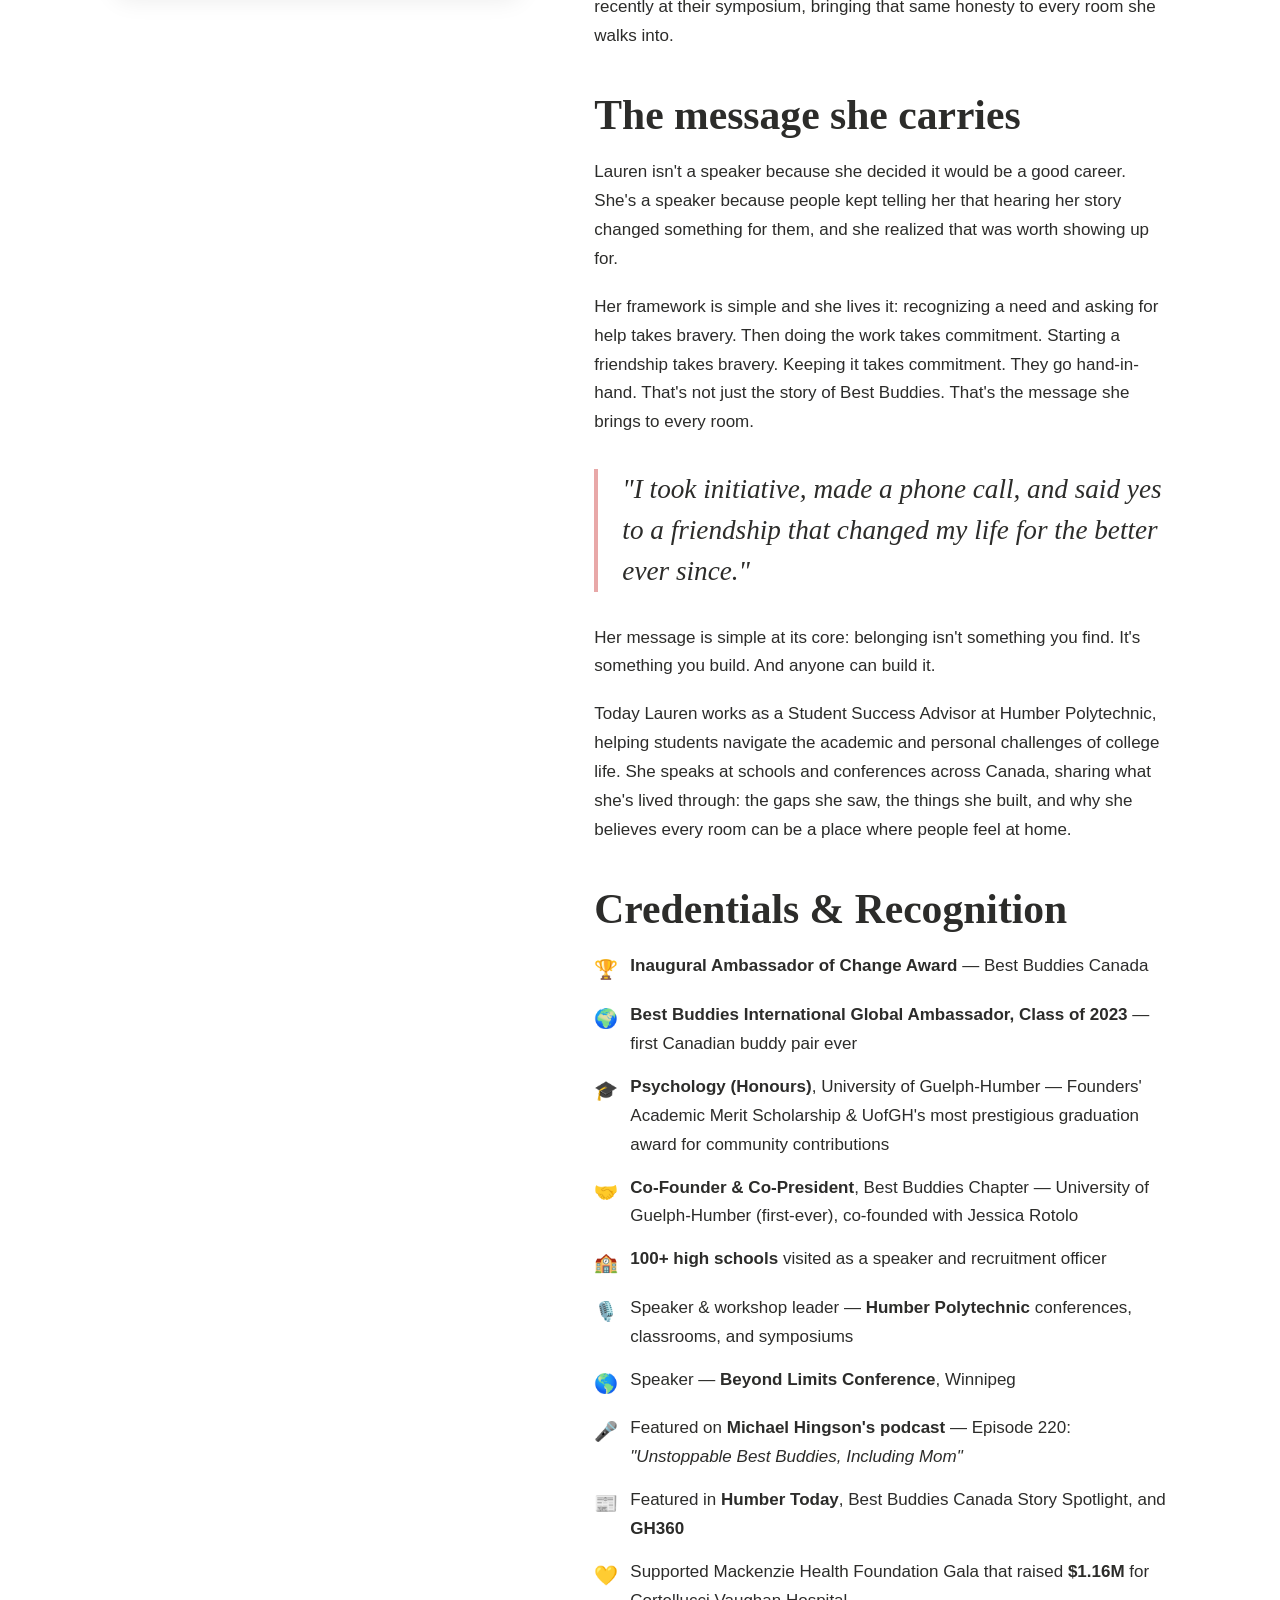
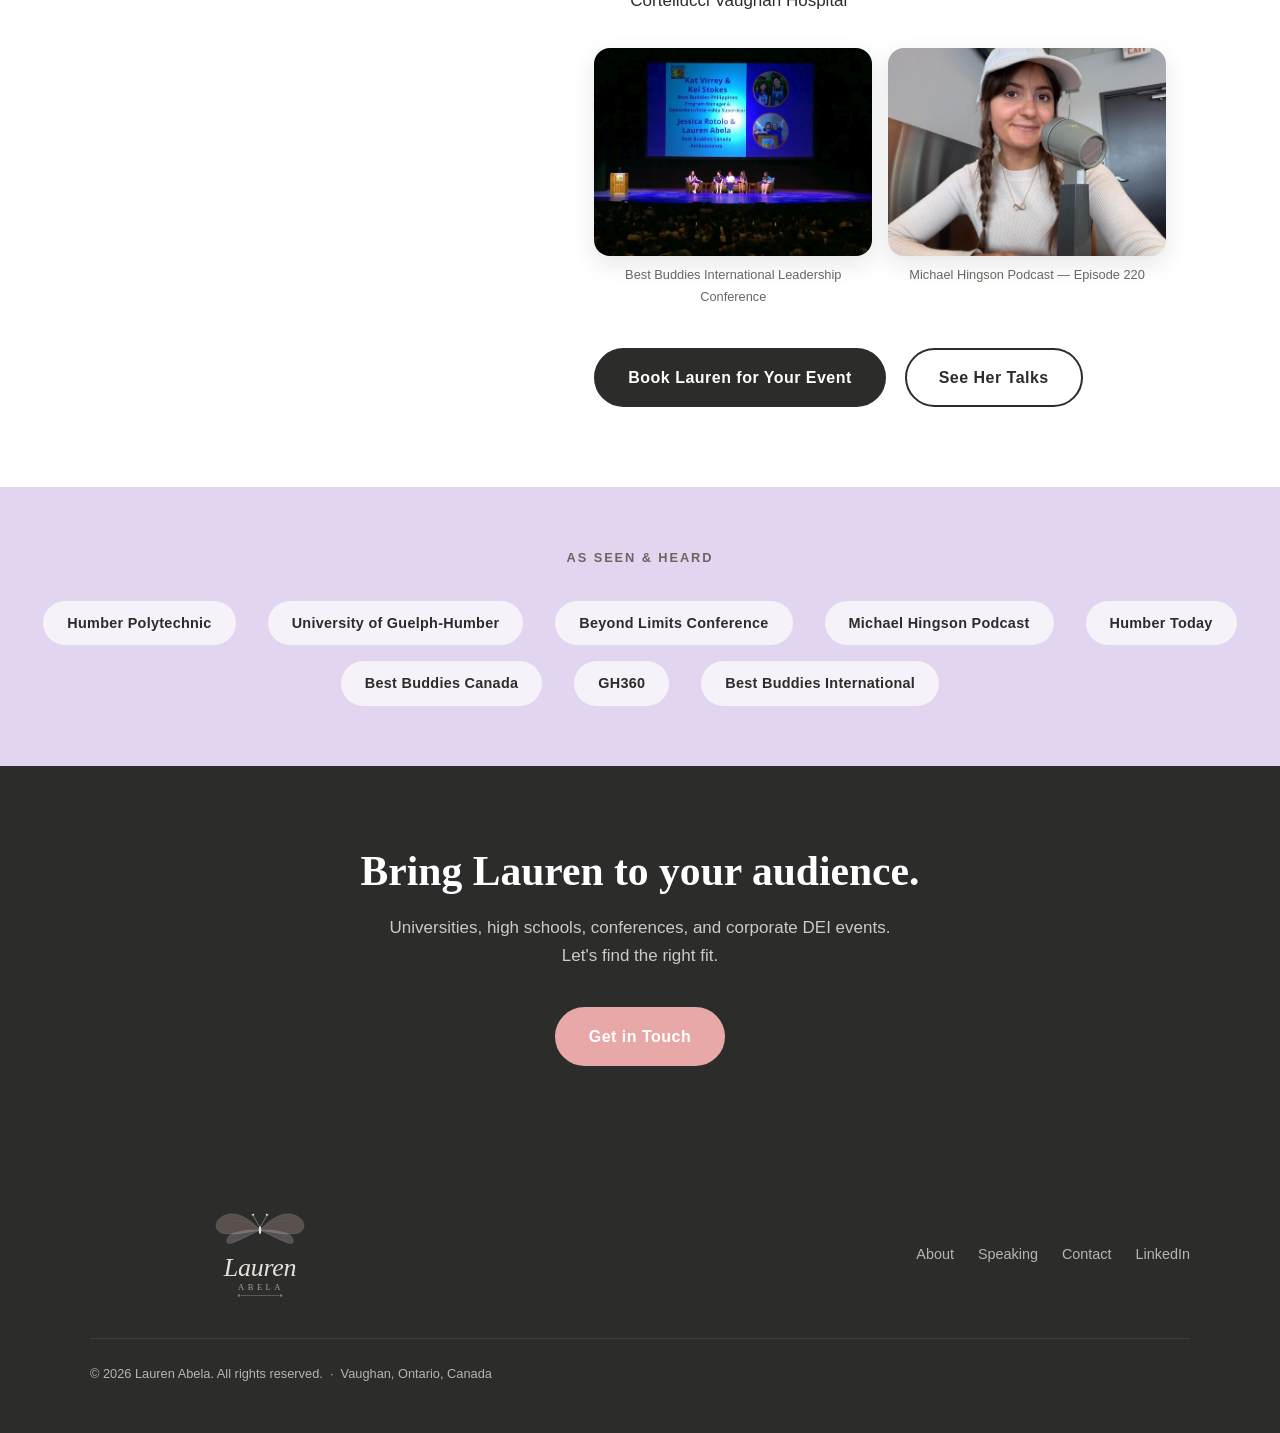
==== commit 547a67a7: "Add Jessica Rotolo credit, bravery+commitment framework, Lauren's quote" ====
--- a/about.html
+++ b/about.html
@@ -49,12 +49,12 @@
 
         <!-- Content -->
         <div class="about-content">
-          <h2>She saw a gap. She filled it.</h2>
+          <h2>She saw a gap. She didn't fill it alone.</h2>
           <p>
             When Lauren Abela started at the University of Guelph-Humber, she noticed something missing: there was no place on campus where students with intellectual and developmental disabilities could be genuinely included. Not just accommodated, but actually welcomed, valued, and seen.
           </p>
           <p>
-            So she and her co-founder built one. Together, they launched UofGH's first-ever Best Buddies chapter, a program that pairs students with and without IDD as genuine friends, not charity cases. Lauren became Co-President and poured herself into growing it into a real community.
+            She recognized the need, and she asked for help. Together with her friend and co-founder Jessica Rotolo, Lauren launched UofGH's first-ever Best Buddies chapter, a program that pairs students with and without IDD as genuine friends, not charity cases. The two of them co-led the chapter and poured themselves into growing it into a real community.
           </p>
           <p>
             The work paid off in ways she didn't expect. Best Buddies Canada recognized her with the inaugural Ambassador of Change Award. Then Best Buddies International selected Lauren and her buddy as Global Ambassadors for the Class of 2023. They were the first Canadian buddy pair in the program's history to earn that title.
@@ -75,8 +75,11 @@
           <p>
             Lauren isn't a speaker because she decided it would be a good career. She's a speaker because people kept telling her that hearing her story changed something for them, and she realized that was worth showing up for.
           </p>
+          <p>
+            Her framework is simple and she lives it: recognizing a need and asking for help takes bravery. Then doing the work takes commitment. Starting a friendship takes bravery. Keeping it takes commitment. They go hand-in-hand. That's not just the story of Best Buddies. That's the message she brings to every room.
+          </p>
           <blockquote class="story-quote">
-            "We want people to believe that they can do anything, they have a community — and to know that we have their backs."
+            "I took initiative, made a phone call, and said yes to a friendship that changed my life for the better ever since."
           </blockquote>
           <p>
             Her message is simple at its core: belonging isn't something you find. It's something you build. And anyone can build it.
@@ -101,7 +104,7 @@
             </li>
             <li>
               <span class="award-icon">🤝</span>
-              <span><strong>Co-Founder &amp; Co-President</strong>, Best Buddies Chapter — University of Guelph-Humber (first-ever)</span>
+              <span><strong>Co-Founder &amp; Co-President</strong>, Best Buddies Chapter — University of Guelph-Humber (first-ever), co-founded with Jessica Rotolo</span>
             </li>
             <li>
               <span class="award-icon">🏫</span>
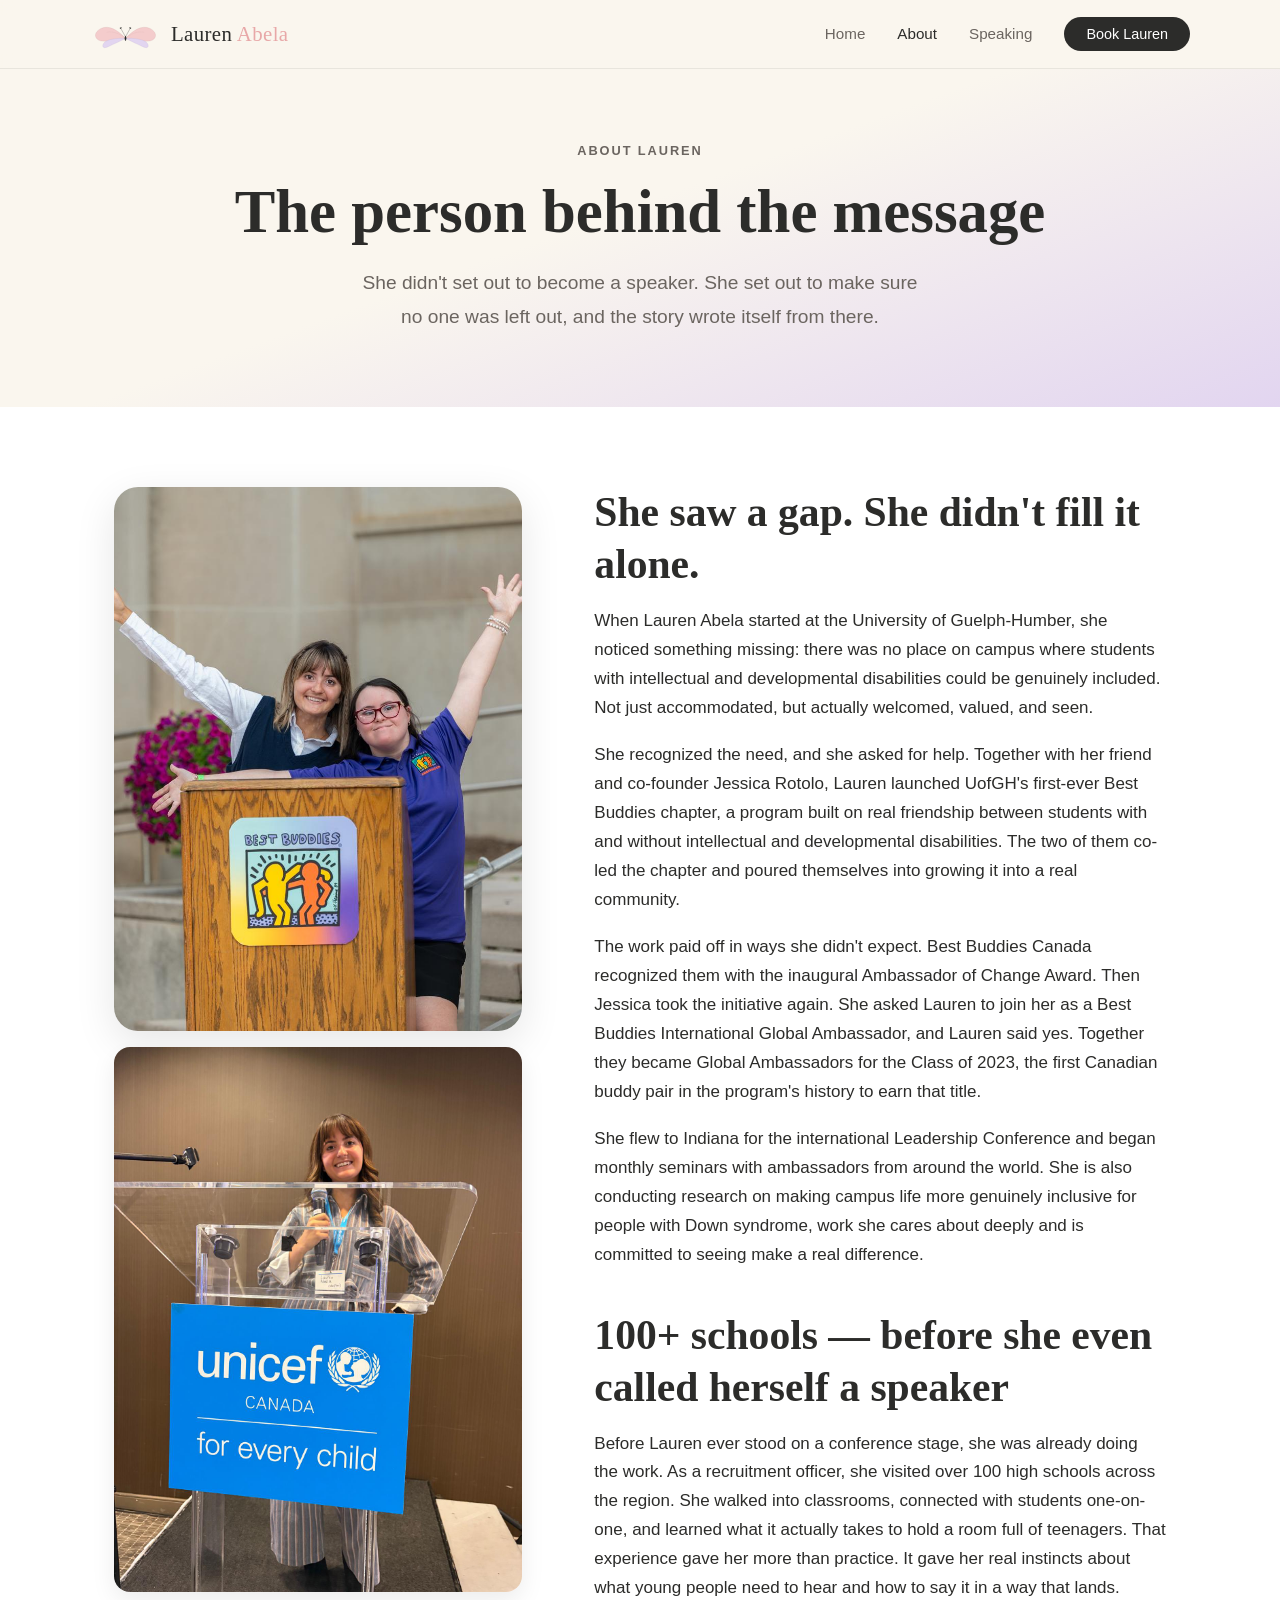
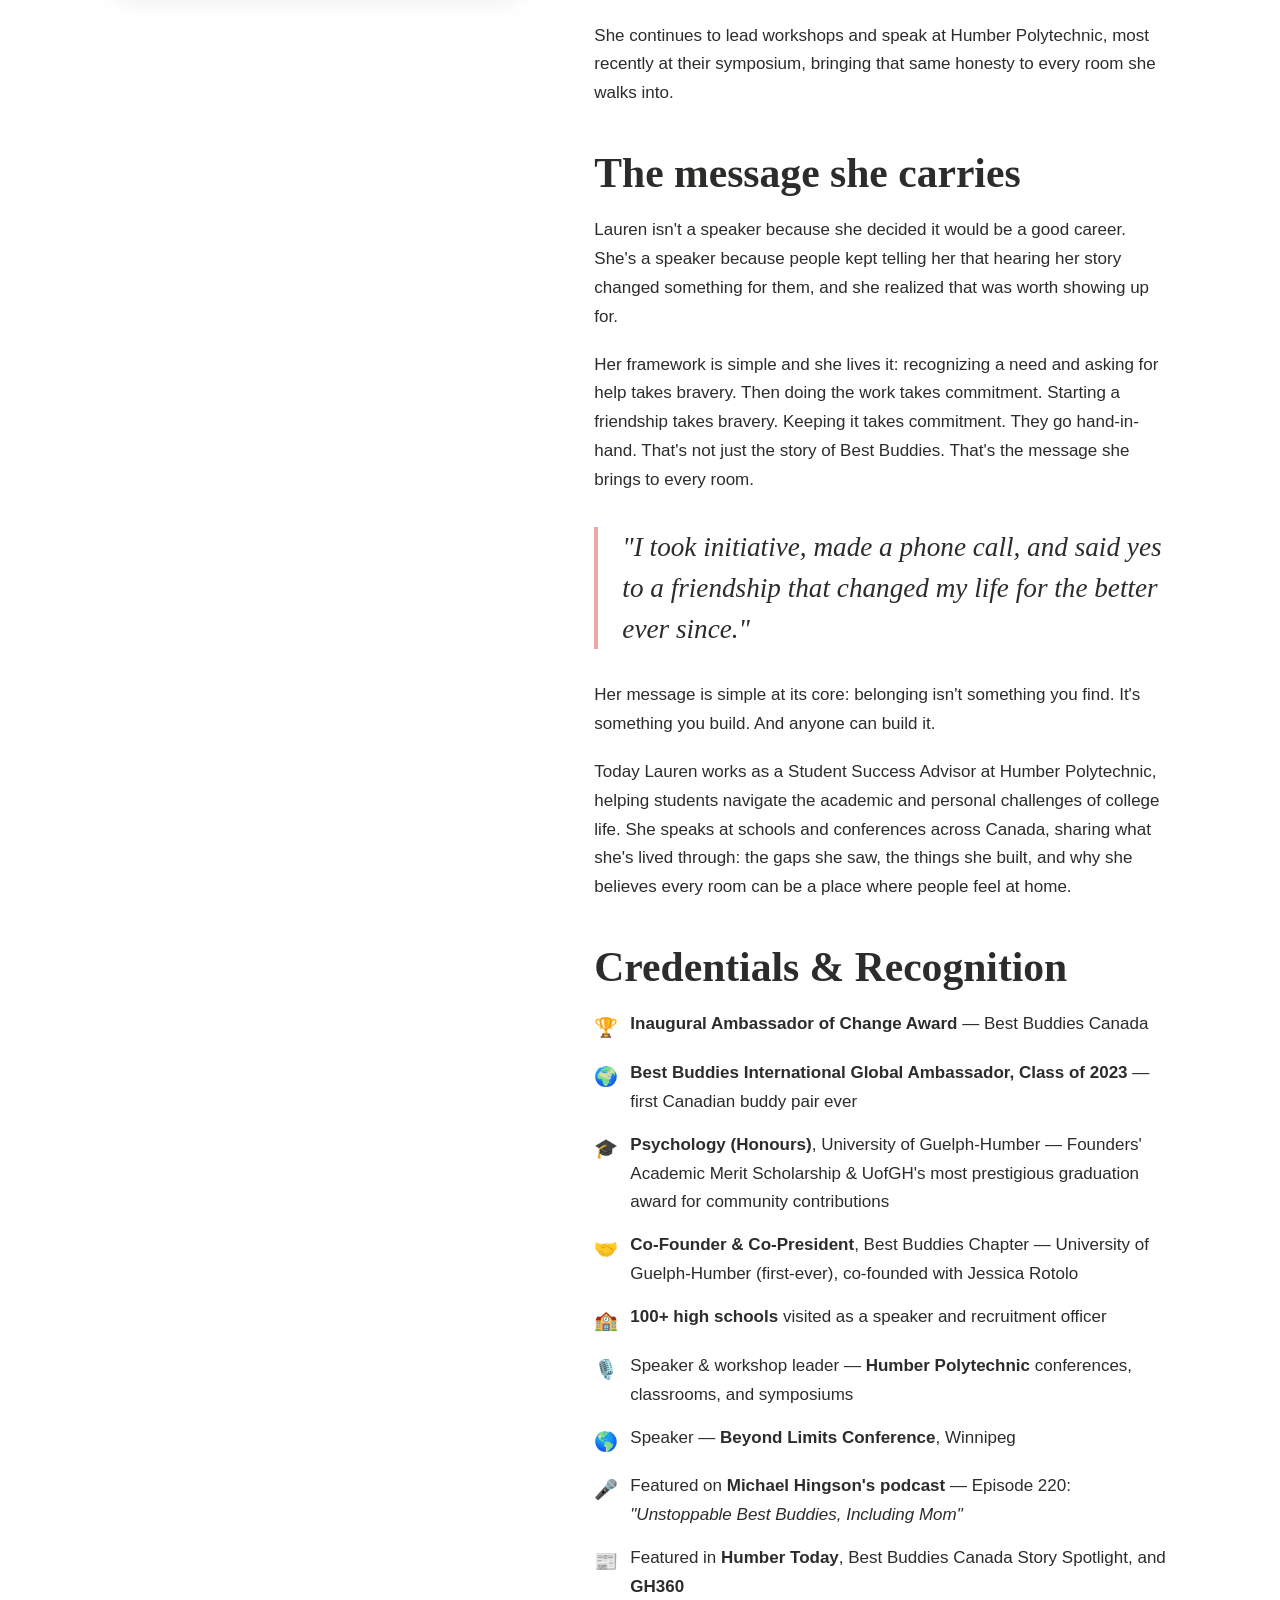
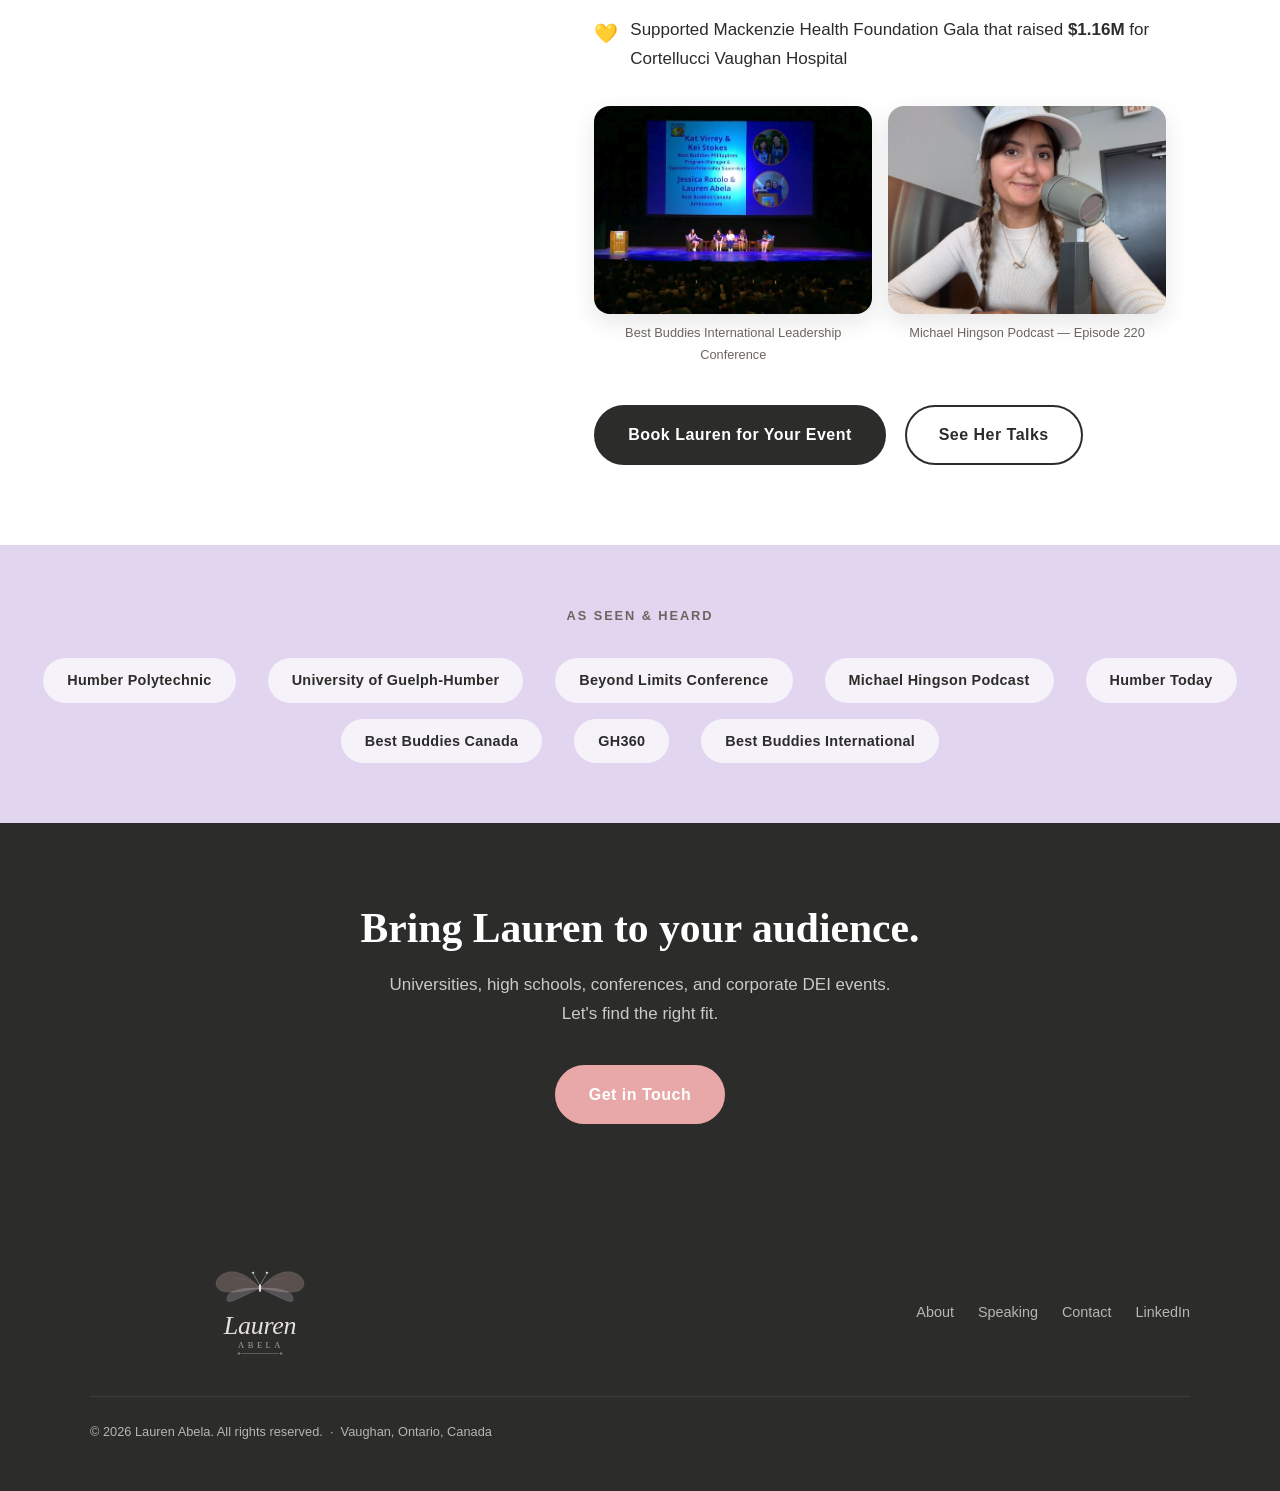
==== commit ec392795: "Fix Down syndrome research framing, remove invented thesis claim" ====
--- a/about.html
+++ b/about.html
@@ -54,13 +54,13 @@
             When Lauren Abela started at the University of Guelph-Humber, she noticed something missing: there was no place on campus where students with intellectual and developmental disabilities could be genuinely included. Not just accommodated, but actually welcomed, valued, and seen.
           </p>
           <p>
-            She recognized the need, and she asked for help. Together with her friend and co-founder Jessica Rotolo, Lauren launched UofGH's first-ever Best Buddies chapter, a program that pairs students with and without IDD as genuine friends, not charity cases. The two of them co-led the chapter and poured themselves into growing it into a real community.
-          </p>
-          <p>
-            The work paid off in ways she didn't expect. Best Buddies Canada recognized her with the inaugural Ambassador of Change Award. Then Best Buddies International selected Lauren and her buddy as Global Ambassadors for the Class of 2023. They were the first Canadian buddy pair in the program's history to earn that title.
-          </p>
-          <p>
-            She flew to Indiana for the international Leadership Conference. She began monthly seminars with ambassadors from around the world. And she started researching how universities can make campus life genuinely inclusive for people with Down syndrome. Not as a thesis topic. Because she actually wants it to change.
+            She recognized the need, and she asked for help. Together with her friend and co-founder Jessica Rotolo, Lauren launched UofGH's first-ever Best Buddies chapter, a program built on real friendship between students with and without intellectual and developmental disabilities. The two of them co-led the chapter and poured themselves into growing it into a real community.
+          </p>
+          <p>
+            The work paid off in ways she didn't expect. Best Buddies Canada recognized them with the inaugural Ambassador of Change Award. Then Jessica took the initiative again. She asked Lauren to join her as a Best Buddies International Global Ambassador, and Lauren said yes. Together they became Global Ambassadors for the Class of 2023, the first Canadian buddy pair in the program's history to earn that title.
+          </p>
+          <p>
+            She flew to Indiana for the international Leadership Conference and began monthly seminars with ambassadors from around the world. She is also conducting research on making campus life more genuinely inclusive for people with Down syndrome, work she cares about deeply and is committed to seeing make a real difference.
           </p>
 
           <h2>100+ schools — before she even called herself a speaker</h2>
